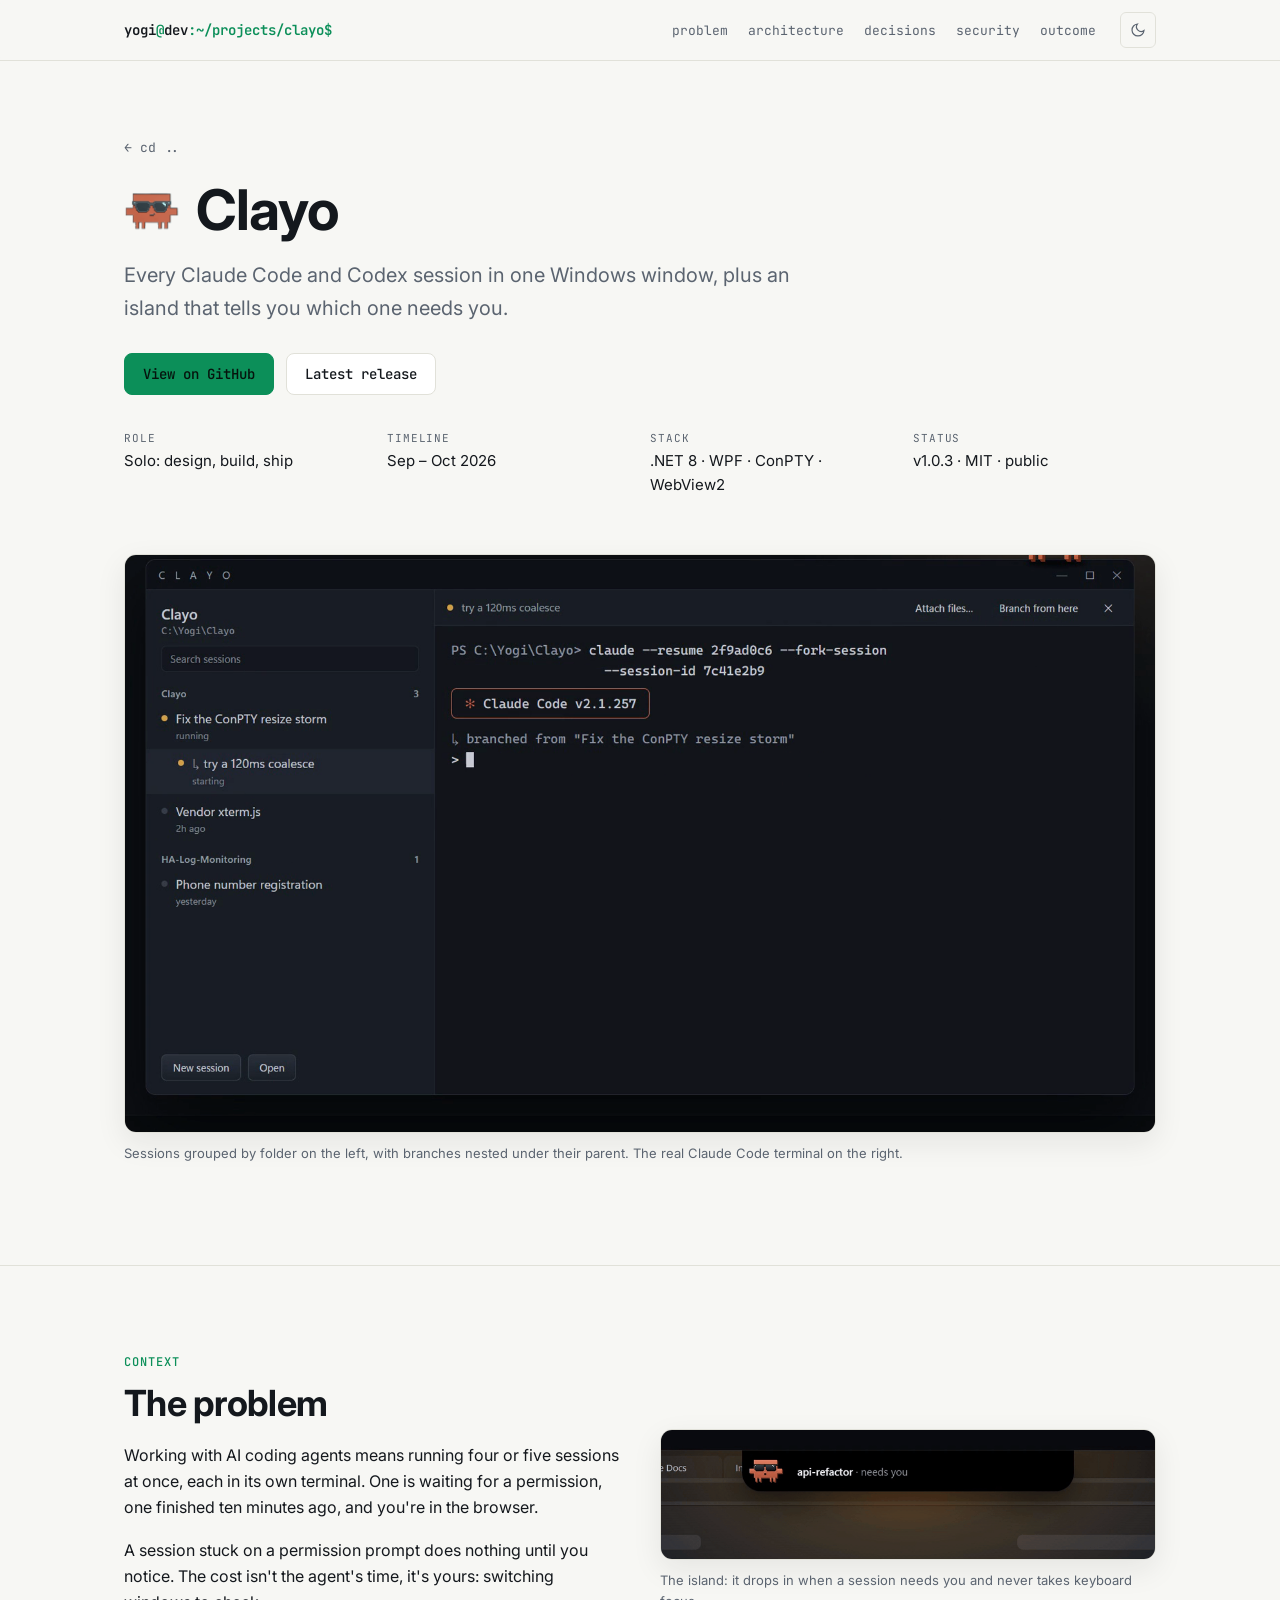
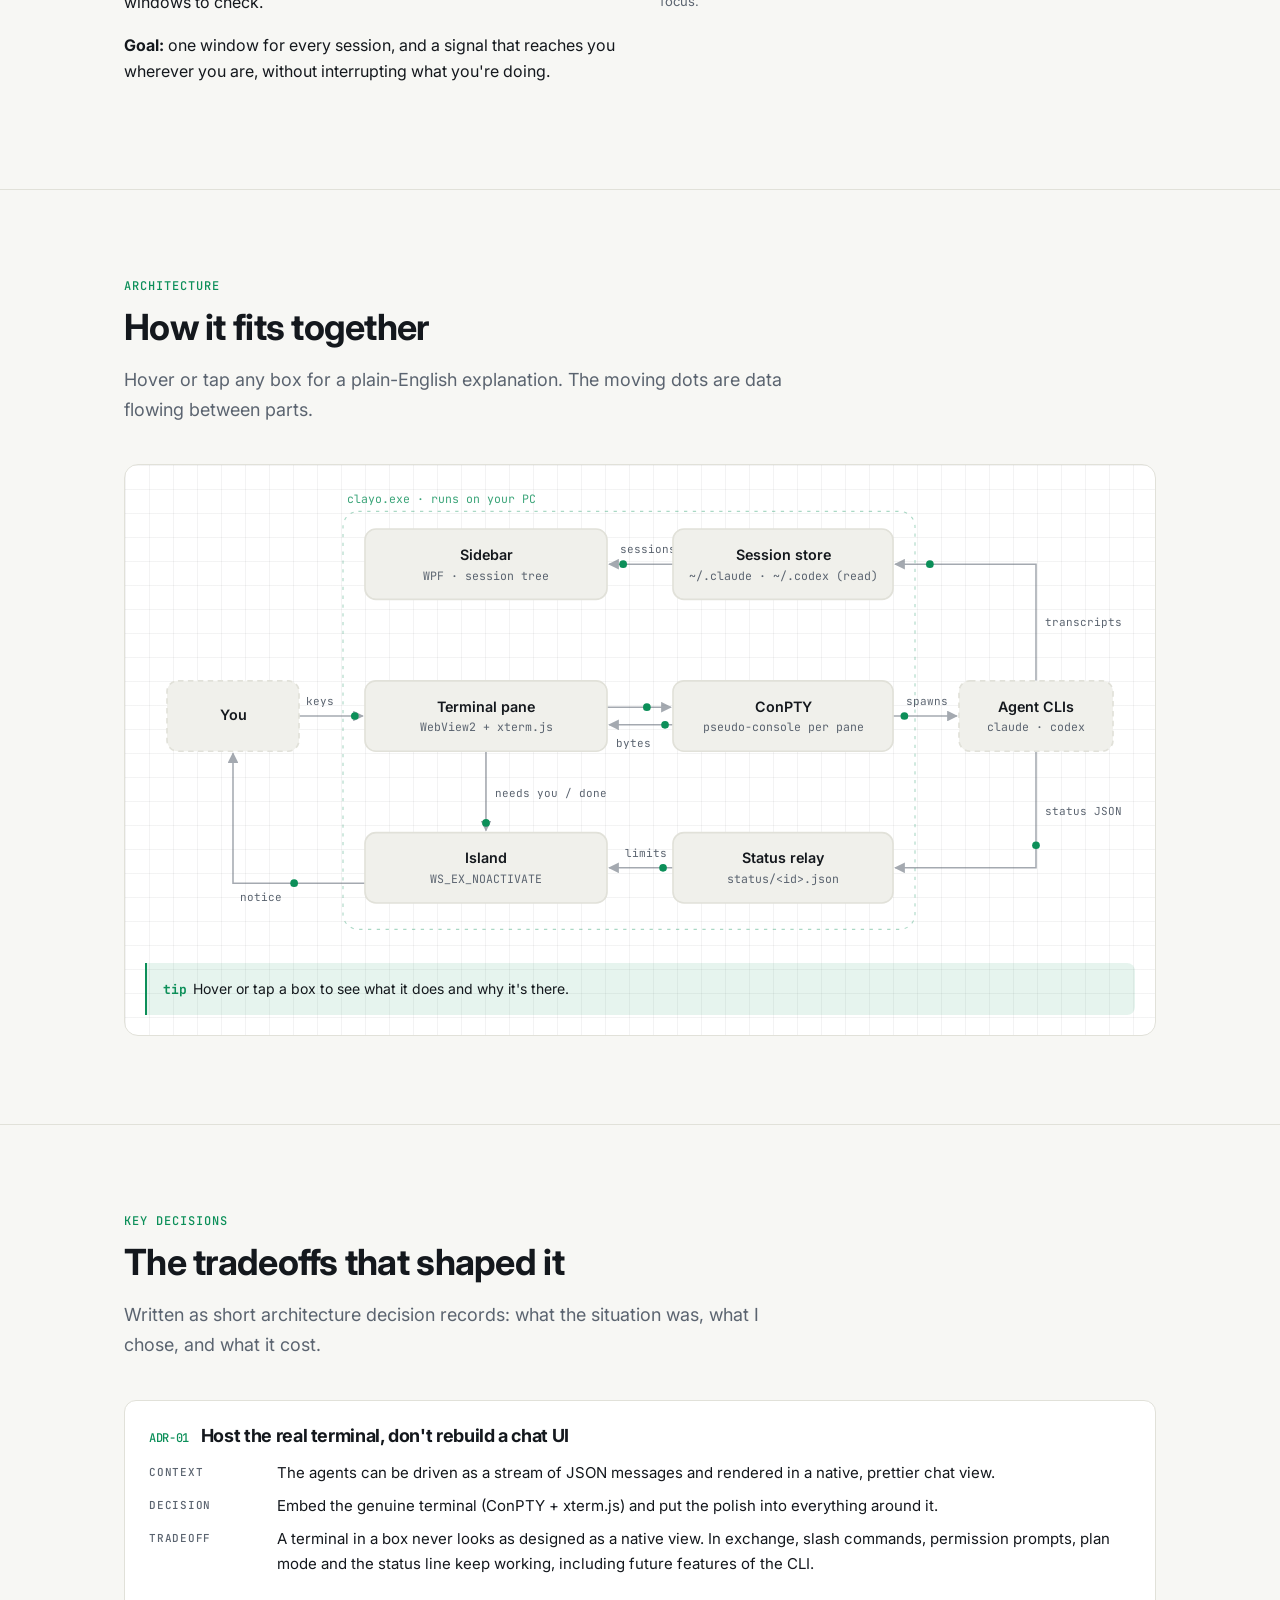
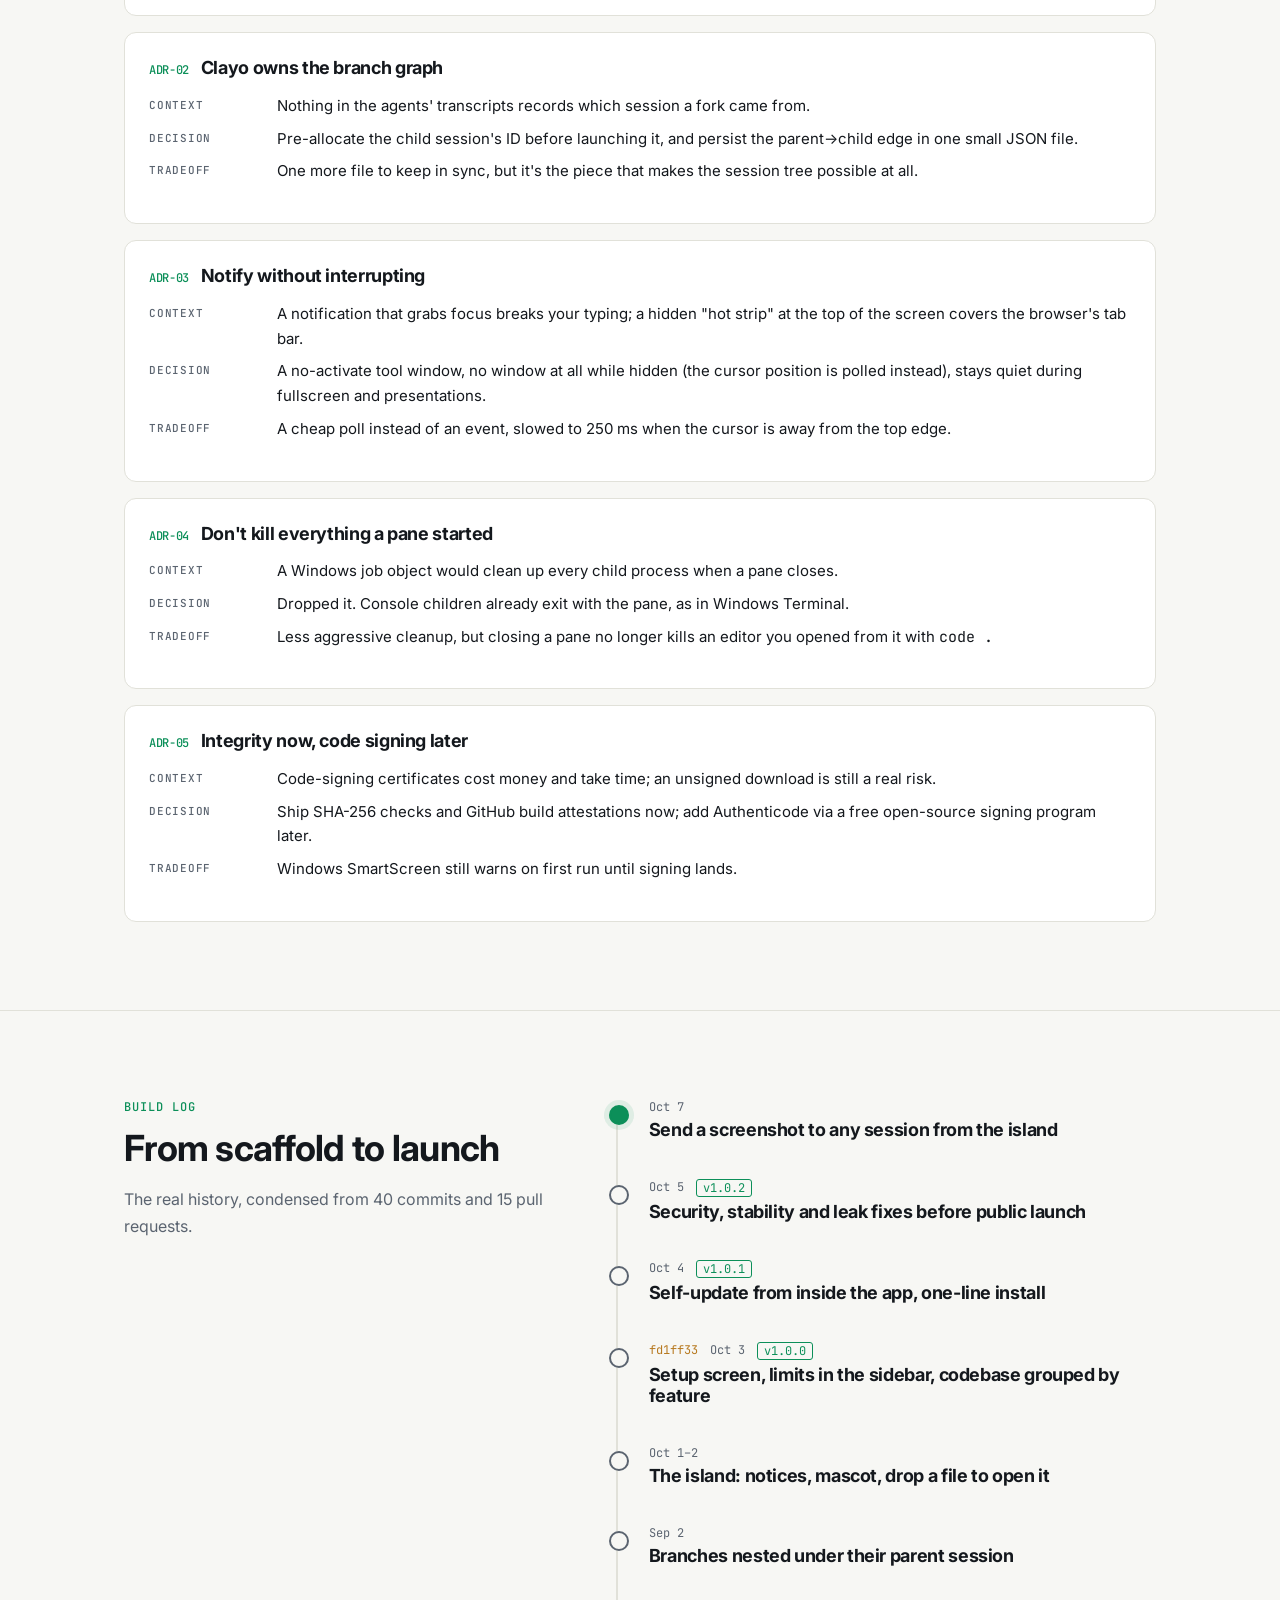
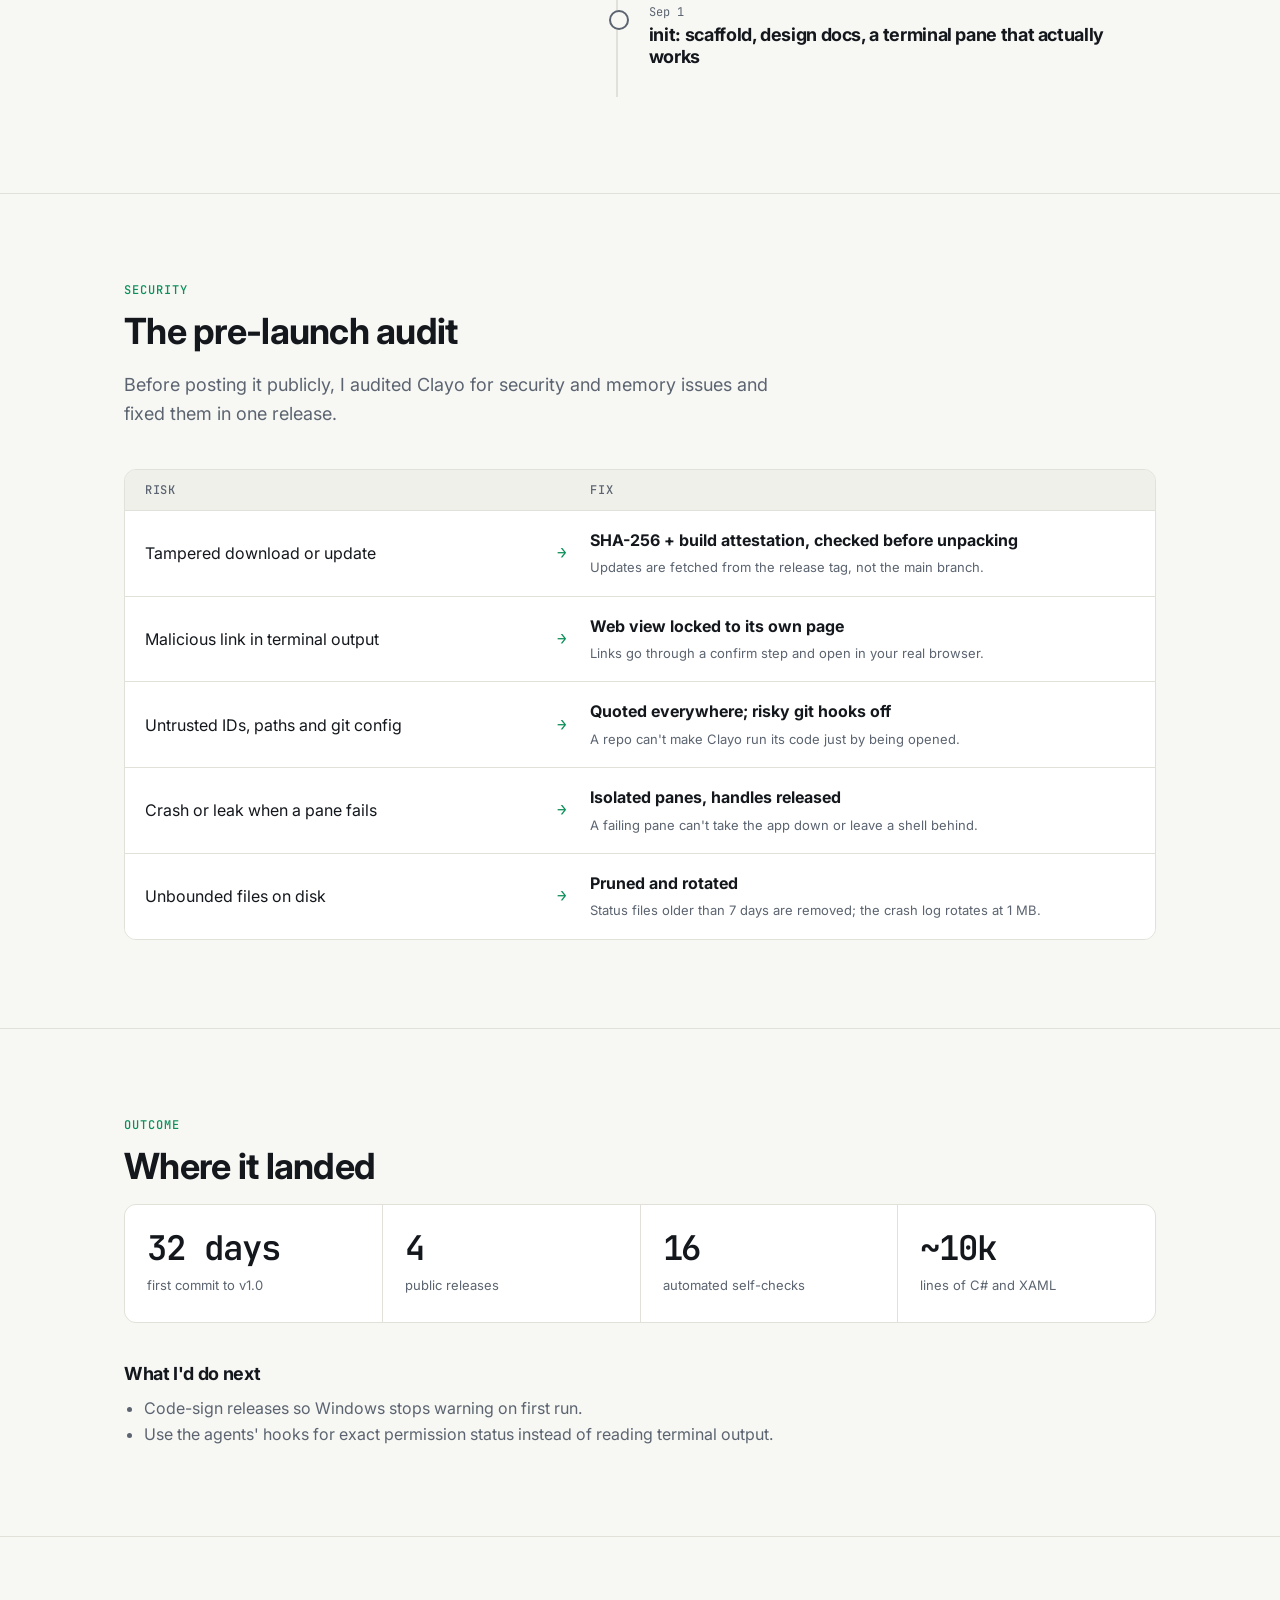
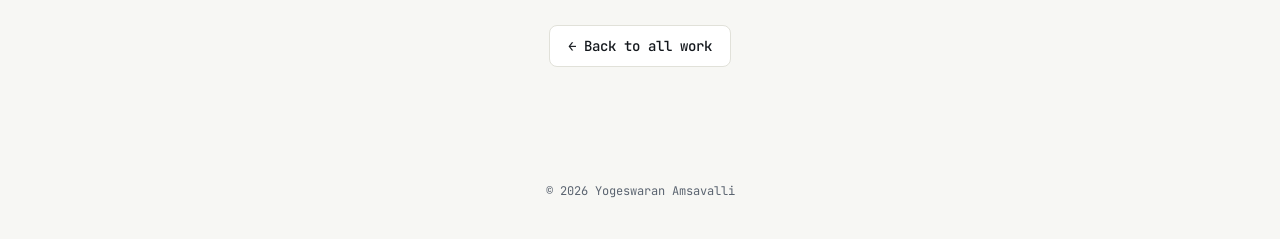
==== projects/clayo.html @ c8f7c797 "Portfolio site: home page, Clayo case study, assets" ====
<!doctype html>
<html lang="en">
<head>
  <meta charset="utf-8">
  <meta name="viewport" content="width=device-width, initial-scale=1">
  <title>Clayo case study</title>
  <meta name="description" content="How Clayo was designed: a Windows app that runs every Claude Code and Codex session in one window.">
  <link rel="icon" href="../assets/clayo/icon.png">
  <link rel="preconnect" href="https://fonts.googleapis.com">
  <link rel="preconnect" href="https://fonts.gstatic.com" crossorigin>
  <link href="https://fonts.googleapis.com/css2?family=Inter:wght@400;500;600;700&family=JetBrains+Mono:wght@400;500;600&display=swap" rel="stylesheet">
  <script>try{var t=localStorage.getItem("theme");if(t)document.documentElement.dataset.theme=t}catch(e){}</script>
  <link rel="stylesheet" href="../assets/site.css">
</head>
<body>
<a class="skip" href="#top">Skip to content</a>

<nav class="nav">
  <div class="wrap">
    <a class="logo" href="../index.html">yogi<span>@</span>dev<span>:~/projects/clayo$</span></a>
    <div class="nav-links">
      <a href="#problem">problem</a>
      <a href="#architecture">architecture</a>
      <a href="#decisions">decisions</a>
      <a href="#security">security</a>
      <a href="#outcome">outcome</a>
    </div>
    <button class="theme-btn" aria-label="Toggle light and dark theme"><svg class="i-sun" viewBox="0 0 24 24" aria-hidden="true"><circle cx="12" cy="12" r="4"/><path d="M12 2v2M12 20v2M4.9 4.9l1.4 1.4M17.7 17.7l1.4 1.4M2 12h2M20 12h2M4.9 19.1l1.4-1.4M17.7 6.3l1.4-1.4"/></svg><svg class="i-moon" viewBox="0 0 24 24" aria-hidden="true"><path d="M21 12.8A9 9 0 1 1 11.2 3a7 7 0 0 0 9.8 9.8z"/></svg></button>
  </div>
</nav>

<header class="cs-hero" id="top">
  <div class="wrap">
    <a class="crumb" href="../index.html#work">← cd ..</a>
    <h1><img src="../assets/clayo/icon.png" alt="">Clayo</h1>
    <p class="tagline" style="font-size:20px;color:var(--muted);max-width:720px;margin:0 0 28px">
      Every Claude Code and Codex session in one Windows window, plus an island that tells you which one needs you.
    </p>
    <div class="btns">
      <a class="btn primary" href="https://github.com/YogiOnCode/Clayo">View on GitHub</a>
      <a class="btn" href="https://github.com/YogiOnCode/Clayo/releases/latest">Latest release</a>
    </div>
    <div class="facts">
      <div class="fact"><div class="k">Role</div><div class="v">Solo: design, build, ship</div></div>
      <div class="fact"><div class="k">Timeline</div><div class="v">Sep – Oct 2026</div></div>
      <div class="fact"><div class="k">Stack</div><div class="v">.NET 8 · WPF · ConPTY · WebView2</div></div>
      <div class="fact"><div class="k">Status</div><div class="v">v1.0.3 · MIT · public</div></div>
    </div>
  </div>
</header>

<section style="padding-top:0">
  <div class="wrap reveal">
    <div class="shot"><img src="../assets/clayo/hero.png" alt="Clayo: sessions grouped by folder on the left, a real Claude Code terminal on the right"></div>
    <p class="caption">Sessions grouped by folder on the left, with branches nested under their parent. The real Claude Code terminal on the right.</p>
  </div>
</section>

<section id="problem">
  <div class="wrap two">
    <div class="reveal">
      <p class="eyebrow">Context</p>
      <h2>The problem</h2>
      <p>Working with AI coding agents means running four or five sessions at once, each in its own terminal. One is waiting for a permission, one finished ten minutes ago, and you're in the browser.</p>
      <p>A session stuck on a permission prompt does nothing until you notice. The cost isn't the agent's time, it's yours: switching windows to check.</p>
      <p><b>Goal:</b> one window for every session, and a signal that reaches you wherever you are, without interrupting what you're doing.</p>
    </div>
    <div class="reveal">
      <div class="shot"><img src="../assets/clayo/island.gif" alt="The island drops from the top of the screen when a session needs you, then turns green when one finishes" loading="lazy"></div>
      <p class="caption">The island: it drops in when a session needs you and never takes keyboard focus.</p>
    </div>
  </div>
</section>

<section id="architecture">
  <div class="wrap">
    <div class="reveal">
      <p class="eyebrow">Architecture</p>
      <h2>How it fits together</h2>
      <p class="lead">Hover or tap any box for a plain-English explanation. The moving dots are data flowing between parts.</p>
    </div>
    <div class="diagram-box reveal">
      <div class="diagram-scroll">
      <svg class="diagram" viewBox="0 0 900 420" role="img" aria-label="Clayo architecture diagram">
        <defs>
          <marker id="arr" viewBox="0 0 10 10" refX="9" refY="5" markerWidth="7" markerHeight="7" orient="auto-start-reverse">
            <path d="M0 0 L10 5 L0 10 z" fill="var(--muted)"/>
          </marker>
        </defs>

        <rect class="group" x="180" y="24" width="520" height="380" rx="14"/>
        <text class="group-label" x="184" y="16">clayo.exe · runs on your PC</text>

        <path id="p1" class="edge" d="M140 210 H198" marker-end="url(#arr)"/>
        <path id="p2" class="edge" d="M420 202 H478" marker-end="url(#arr)"/>
        <path id="p3" class="edge" d="M480 218 H422" marker-end="url(#arr)"/>
        <path id="p4" class="edge" d="M680 210 H738" marker-end="url(#arr)"/>
        <path id="p5" class="edge" d="M810 178 V72 H682" marker-end="url(#arr)"/>
        <path id="p6" class="edge" d="M480 72 H422" marker-end="url(#arr)"/>
        <path id="p7" class="edge" d="M810 242 V348 H682" marker-end="url(#arr)"/>
        <path id="p8" class="edge" d="M480 348 H422" marker-end="url(#arr)"/>
        <path id="p9" class="edge" d="M310 242 V314" marker-end="url(#arr)"/>
        <path id="p10" class="edge" d="M200 362 H80 V244" marker-end="url(#arr)"/>

        <text class="edge-label" x="818" y="128">transcripts</text>
        <text class="edge-label" x="818" y="300">status JSON</text>
        <text class="edge-label" x="432" y="62">sessions</text>
        <text class="edge-label" x="436" y="338">limits</text>
        <text class="edge-label" x="428" y="238">bytes</text>
        <text class="edge-label" x="692" y="200">spawns</text>
        <text class="edge-label" x="318" y="284">needs you / done</text>
        <text class="edge-label" x="86" y="378">notice</text>
        <text class="edge-label" x="146" y="200">keys</text>

        <circle class="flow" r="3.5"><animateMotion dur="1.2s" repeatCount="indefinite"><mpath href="#p1"/></animateMotion></circle>
        <circle class="flow" r="3.5"><animateMotion dur="1.2s" begin="0.3s" repeatCount="indefinite"><mpath href="#p2"/></animateMotion></circle>
        <circle class="flow" r="3.5"><animateMotion dur="1.2s" begin="0.9s" repeatCount="indefinite"><mpath href="#p3"/></animateMotion></circle>
        <circle class="flow" r="3.5"><animateMotion dur="1.4s" begin="0.6s" repeatCount="indefinite"><mpath href="#p4"/></animateMotion></circle>
        <circle class="flow" r="3.5"><animateMotion dur="2.6s" repeatCount="indefinite"><mpath href="#p5"/></animateMotion></circle>
        <circle class="flow" r="3.5"><animateMotion dur="1.6s" begin="1s" repeatCount="indefinite"><mpath href="#p6"/></animateMotion></circle>
        <circle class="flow" r="3.5"><animateMotion dur="2.6s" begin="1.3s" repeatCount="indefinite"><mpath href="#p7"/></animateMotion></circle>
        <circle class="flow" r="3.5"><animateMotion dur="1.6s" begin="0.4s" repeatCount="indefinite"><mpath href="#p8"/></animateMotion></circle>
        <circle class="flow" r="3.5"><animateMotion dur="1.6s" begin="0.8s" repeatCount="indefinite"><mpath href="#p9"/></animateMotion></circle>
        <circle class="flow" r="3.5"><animateMotion dur="2.4s" begin="1.6s" repeatCount="indefinite"><mpath href="#p10"/></animateMotion></circle>

        <g class="node ext" tabindex="0" data-name="You" data-info="You type into a session and get notified by the island, even while you're working in another app.">
          <rect x="20" y="178" width="120" height="64" rx="10"/>
          <text x="80" y="214" text-anchor="middle">You</text>
        </g>
        <g class="node" tabindex="0" data-name="Sidebar" data-info="Lists every session, grouped by folder, with branches nested under the session they came from. Clayo stores the parent→child links itself, because the agents don't record them.">
          <rect x="200" y="40" width="220" height="64" rx="10"/>
          <text x="310" y="68" text-anchor="middle">Sidebar</text>
          <text class="sub" x="310" y="86" text-anchor="middle">WPF · session tree</text>
        </g>
        <g class="node" tabindex="0" data-name="Terminal pane" data-info="A real terminal (xterm.js inside a WebView2), so slash commands, permission prompts and plan mode all work exactly as in a normal terminal. It also watches the output to know if a session is working, waiting or done.">
          <rect x="200" y="178" width="220" height="64" rx="10"/>
          <text x="310" y="206" text-anchor="middle">Terminal pane</text>
          <text class="sub" x="310" y="224" text-anchor="middle">WebView2 + xterm.js</text>
        </g>
        <g class="node" tabindex="0" data-name="Island" data-info="A small pill at the top of the screen. It slides down when a session needs you or finishes, and never takes keyboard focus, so typing elsewhere is never interrupted.">
          <rect x="200" y="316" width="220" height="64" rx="10"/>
          <text x="310" y="344" text-anchor="middle">Island</text>
          <text class="sub" x="310" y="362" text-anchor="middle">WS_EX_NOACTIVATE</text>
        </g>
        <g class="node" tabindex="0" data-name="Session store" data-info="Reads the agents' own session files to find past sessions and their titles. Read-only: Clayo never writes to them, and never reads credential files.">
          <rect x="480" y="40" width="200" height="64" rx="10"/>
          <text x="580" y="68" text-anchor="middle">Session store</text>
          <text class="sub" x="580" y="86" text-anchor="middle">~/.claude · ~/.codex (read)</text>
        </g>
        <g class="node" tabindex="0" data-name="ConPTY" data-info="Windows' pseudo-console API. It gives each session a genuine console, the same way Windows Terminal does, and pipes the bytes between the agent and the pane.">
          <rect x="480" y="178" width="200" height="64" rx="10"/>
          <text x="580" y="206" text-anchor="middle">ConPTY</text>
          <text class="sub" x="580" y="224" text-anchor="middle">pseudo-console per pane</text>
        </g>
        <g class="node" tabindex="0" data-name="Status relay" data-info="The agent's status line writes a small JSON file per session (model, context used, rate limits). Clayo reads it to show limits in the sidebar and warn you once when you get close.">
          <rect x="480" y="316" width="200" height="64" rx="10"/>
          <text x="580" y="344" text-anchor="middle">Status relay</text>
          <text class="sub" x="580" y="362" text-anchor="middle">status/&lt;id&gt;.json</text>
        </g>
        <g class="node ext" tabindex="0" data-name="Agent CLIs" data-info="The real claude and codex command-line tools you already use, unmodified. Clayo hosts them; it doesn't reimplement them.">
          <rect x="740" y="178" width="140" height="64" rx="10"/>
          <text x="810" y="206" text-anchor="middle">Agent CLIs</text>
          <text class="sub" x="810" y="224" text-anchor="middle">claude · codex</text>
        </g>
      </svg>
      </div>
      <div class="diagram-info"><b>tip</b>Hover or tap a box to see what it does and why it's there.</div>
    </div>
  </div>
</section>

<section id="decisions">
  <div class="wrap">
    <div class="reveal">
      <p class="eyebrow">Key decisions</p>
      <h2>The tradeoffs that shaped it</h2>
      <p class="lead">Written as short architecture decision records: what the situation was, what I chose, and what it cost.</p>
    </div>
    <div class="adr">
      <div class="adr-item reveal">
        <h3><span class="n">ADR-01</span>Host the real terminal, don't rebuild a chat UI</h3>
        <dl class="adr-grid">
          <dt>Context</dt><dd>The agents can be driven as a stream of JSON messages and rendered in a native, prettier chat view.</dd>
          <dt>Decision</dt><dd>Embed the genuine terminal (ConPTY + xterm.js) and put the polish into everything around it.</dd>
          <dt>Tradeoff</dt><dd>A terminal in a box never looks as designed as a native view. In exchange, slash commands, permission prompts, plan mode and the status line keep working, including future features of the CLI.</dd>
        </dl>
      </div>
      <div class="adr-item reveal">
        <h3><span class="n">ADR-02</span>Clayo owns the branch graph</h3>
        <dl class="adr-grid">
          <dt>Context</dt><dd>Nothing in the agents' transcripts records which session a fork came from.</dd>
          <dt>Decision</dt><dd>Pre-allocate the child session's ID before launching it, and persist the parent→child edge in one small JSON file.</dd>
          <dt>Tradeoff</dt><dd>One more file to keep in sync, but it's the piece that makes the session tree possible at all.</dd>
        </dl>
      </div>
      <div class="adr-item reveal">
        <h3><span class="n">ADR-03</span>Notify without interrupting</h3>
        <dl class="adr-grid">
          <dt>Context</dt><dd>A notification that grabs focus breaks your typing; a hidden "hot strip" at the top of the screen covers the browser's tab bar.</dd>
          <dt>Decision</dt><dd>A no-activate tool window, no window at all while hidden (the cursor position is polled instead), stays quiet during fullscreen and presentations.</dd>
          <dt>Tradeoff</dt><dd>A cheap poll instead of an event, slowed to 250 ms when the cursor is away from the top edge.</dd>
        </dl>
      </div>
      <div class="adr-item reveal">
        <h3><span class="n">ADR-04</span>Don't kill everything a pane started</h3>
        <dl class="adr-grid">
          <dt>Context</dt><dd>A Windows job object would clean up every child process when a pane closes.</dd>
          <dt>Decision</dt><dd>Dropped it. Console children already exit with the pane, as in Windows Terminal.</dd>
          <dt>Tradeoff</dt><dd>Less aggressive cleanup, but closing a pane no longer kills an editor you opened from it with <span class="mono">code .</span></dd>
        </dl>
      </div>
      <div class="adr-item reveal">
        <h3><span class="n">ADR-05</span>Integrity now, code signing later</h3>
        <dl class="adr-grid">
          <dt>Context</dt><dd>Code-signing certificates cost money and take time; an unsigned download is still a real risk.</dd>
          <dt>Decision</dt><dd>Ship SHA-256 checks and GitHub build attestations now; add Authenticode via a free open-source signing program later.</dd>
          <dt>Tradeoff</dt><dd>Windows SmartScreen still warns on first run until signing lands.</dd>
        </dl>
      </div>
    </div>
  </div>
</section>

<section>
  <div class="wrap story">
    <div class="reveal">
      <p class="eyebrow">Build log</p>
      <h2>From scaffold to launch</h2>
      <p class="muted">The real history, condensed from 40 commits and 15 pull requests.</p>
    </div>
    <ol class="gitlog reveal">
      <li class="commit head"><div class="commit-meta"><span>Oct 7</span></div><h3>Send a screenshot to any session from the island</h3></li>
      <li class="commit"><div class="commit-meta"><span>Oct 5</span><span class="tag">v1.0.2</span></div><h3>Security, stability and leak fixes before public launch</h3></li>
      <li class="commit"><div class="commit-meta"><span>Oct 4</span><span class="tag">v1.0.1</span></div><h3>Self-update from inside the app, one-line install</h3></li>
      <li class="commit"><div class="commit-meta"><span class="hash">fd1ff33</span><span>Oct 3</span><span class="tag">v1.0.0</span></div><h3>Setup screen, limits in the sidebar, codebase grouped by feature</h3></li>
      <li class="commit"><div class="commit-meta"><span>Oct 1–2</span></div><h3>The island: notices, mascot, drop a file to open it</h3></li>
      <li class="commit"><div class="commit-meta"><span>Sep 2</span></div><h3>Branches nested under their parent session</h3></li>
      <li class="commit"><div class="commit-meta"><span>Sep 1</span></div><h3>init: scaffold, design docs, a terminal pane that actually works</h3></li>
    </ol>
  </div>
</section>

<section id="security">
  <div class="wrap">
    <div class="reveal">
      <p class="eyebrow">Security</p>
      <h2>The pre-launch audit</h2>
      <p class="lead">Before posting it publicly, I audited Clayo for security and memory issues and fixed them in one release.</p>
    </div>
    <div class="threats reveal">
      <div class="threat threat-head"><span>Risk</span><span></span><span>Fix</span></div>
      <div class="threat"><div>Tampered download or update</div><div class="arrow">→</div><div class="def"><b>SHA-256 + build attestation, checked before unpacking</b><span>Updates are fetched from the release tag, not the main branch.</span></div></div>
      <div class="threat"><div>Malicious link in terminal output</div><div class="arrow">→</div><div class="def"><b>Web view locked to its own page</b><span>Links go through a confirm step and open in your real browser.</span></div></div>
      <div class="threat"><div>Untrusted IDs, paths and git config</div><div class="arrow">→</div><div class="def"><b>Quoted everywhere; risky git hooks off</b><span>A repo can't make Clayo run its code just by being opened.</span></div></div>
      <div class="threat"><div>Crash or leak when a pane fails</div><div class="arrow">→</div><div class="def"><b>Isolated panes, handles released</b><span>A failing pane can't take the app down or leave a shell behind.</span></div></div>
      <div class="threat"><div>Unbounded files on disk</div><div class="arrow">→</div><div class="def"><b>Pruned and rotated</b><span>Status files older than 7 days are removed; the crash log rotates at 1 MB.</span></div></div>
    </div>
  </div>
</section>

<section id="outcome">
  <div class="wrap">
    <div class="reveal">
      <p class="eyebrow">Outcome</p>
      <h2>Where it landed</h2>
    </div>
    <div class="stats reveal" style="margin-bottom:40px">
      <div class="stat"><div class="num">32 days</div><div class="label">first commit to v1.0</div></div>
      <div class="stat"><div class="num">4</div><div class="label">public releases</div></div>
      <div class="stat"><div class="num">16</div><div class="label">automated self-checks</div></div>
      <div class="stat"><div class="num">~10k</div><div class="label">lines of C# and XAML</div></div>
    </div>
    <div class="reveal">
      <h3 style="margin-bottom:10px">What I'd do next</h3>
      <ul class="muted" style="margin:0;padding-left:20px">
        <li>Code-sign releases so Windows stops warning on first run.</li>
        <li>Use the agents' hooks for exact permission status instead of reading terminal output.</li>
      </ul>
    </div>
  </div>
</section>

<section class="contact">
  <div class="wrap reveal">
    <a class="btn" href="../index.html#work">← Back to all work</a>
  </div>
</section>

<footer>
  <div class="wrap">© 2026 Yogeswaran Amsavalli</div>
</footer>

<script src="../assets/site.js"></script>
</body>
</html>
---- assets/site.css ----
:root {
  --bg: #0b0e12;
  --surface: #12161c;
  --surface-2: #181d25;
  --line: #242b35;
  --text: #e6e9ee;
  --muted: #8b95a3;
  --accent: #3ddc97;
  --accent-soft: rgba(61, 220, 151, 0.12);
  --warn: #f5b84a;
  --grid: rgba(139, 149, 163, 0.07);
  --shadow: 0 10px 30px rgba(0, 0, 0, 0.35);
  --sans: "Inter", system-ui, -apple-system, "Segoe UI", sans-serif;
  --mono: "JetBrains Mono", ui-monospace, "Cascadia Code", Consolas, monospace;
  --max: 1080px;
  color-scheme: dark;
}
@media (prefers-color-scheme: light) {
  :root:not([data-theme="dark"]) {
    --bg: #f7f7f4; --surface: #ffffff; --surface-2: #f0f0eb; --line: #e1e1d9;
    --text: #14181d; --muted: #5b6470; --accent: #0c8f59; --accent-soft: rgba(12, 143, 89, 0.1);
    --warn: #b7791f; --grid: rgba(20, 24, 29, 0.05); --shadow: 0 10px 30px rgba(20, 24, 29, 0.08);
    color-scheme: light;
  }
}
:root[data-theme="light"] {
  --bg: #f7f7f4; --surface: #ffffff; --surface-2: #f0f0eb; --line: #e1e1d9;
  --text: #14181d; --muted: #5b6470; --accent: #0c8f59; --accent-soft: rgba(12, 143, 89, 0.1);
  --warn: #b7791f; --grid: rgba(20, 24, 29, 0.05); --shadow: 0 10px 30px rgba(20, 24, 29, 0.08);
  color-scheme: light;
}

* { box-sizing: border-box; }
html { scroll-behavior: smooth; scroll-padding-top: 72px; }
body {
  margin: 0; background: var(--bg); color: var(--text);
  font: 16px/1.65 var(--sans); -webkit-font-smoothing: antialiased;
}
a { color: inherit; }
img { max-width: 100%; display: block; }
.wrap { max-width: var(--max); margin: 0 auto; padding: 0 24px; }
.mono { font-family: var(--mono); }
.muted { color: var(--muted); }
.accent { color: var(--accent); }

/* Placeholder marker: anything still to be filled in */
.tbd {
  outline: 1px dashed var(--warn); outline-offset: 3px; border-radius: 4px;
}
.tbd-tag {
  font: 500 10px/1 var(--mono); color: var(--warn); border: 1px solid var(--warn);
  padding: 2px 5px; border-radius: 3px; vertical-align: middle; margin-left: 6px;
  letter-spacing: 0.05em;
}

/* Nav */
.nav {
  position: sticky; top: 0; z-index: 10; backdrop-filter: blur(10px);
  background: color-mix(in srgb, var(--bg) 82%, transparent);
  border-bottom: 1px solid var(--line);
}
.nav .wrap { display: flex; align-items: center; gap: 24px; height: 60px; }
.logo { font: 600 14px var(--mono); text-decoration: none; }
.logo span { color: var(--accent); }
.nav-links { display: flex; gap: 20px; margin-left: auto; }
.nav-links a { font: 13px var(--mono); color: var(--muted); text-decoration: none; }
.nav-links a:hover { color: var(--text); }
.theme-btn {
  background: none; border: 1px solid var(--line); color: var(--muted); border-radius: 6px;
  width: 36px; height: 36px; cursor: pointer; display: grid; place-items: center;
}
.theme-btn:hover { color: var(--text); border-color: var(--muted); }
.theme-btn svg { width: 16px; height: 16px; fill: none; stroke: currentColor; stroke-width: 1.8; stroke-linecap: round; }
.theme-btn .i-moon { display: none; }
@media (prefers-color-scheme: light) {
  :root:not([data-theme="dark"]) .theme-btn .i-sun { display: none; }
  :root:not([data-theme="dark"]) .theme-btn .i-moon { display: block; }
}
:root[data-theme="light"] .theme-btn .i-sun { display: none; }
:root[data-theme="light"] .theme-btn .i-moon { display: block; }

.skip { position: absolute; left: 16px; top: -48px; z-index: 20; background: var(--accent); color: #06130d; padding: 8px 12px; border-radius: 6px; font: 500 13px var(--mono); }
.skip:focus { top: 12px; }
a:focus-visible, button:focus-visible, .diagram .node:focus-visible rect { outline: 2px solid var(--accent); outline-offset: 3px; }
@media (max-width: 720px) { .nav-links { display: none; } .theme-btn { margin-left: auto; } }

/* Sections */
section { padding: 88px 0; border-bottom: 1px solid var(--line); }
.eyebrow {
  font: 500 12px var(--mono); color: var(--accent); letter-spacing: 0.08em;
  text-transform: uppercase; margin: 0 0 12px;
}
h1, h2, h3 { line-height: 1.2; letter-spacing: -0.02em; margin: 0; }
h2 { font-size: clamp(26px, 4vw, 36px); margin-bottom: 16px; }
h3 { font-size: 18px; }
.lead { font-size: 18px; color: var(--muted); max-width: 680px; margin: 0 0 40px; }

/* Hero */
.hero { padding: 112px 0 88px; position: relative; overflow: hidden; }
.prompt { font: 15px var(--mono); color: var(--muted); margin: 0 0 18px; min-height: 1.6em; }
.prompt .caret {
  display: inline-block; width: 8px; height: 1.1em; background: var(--accent);
  vertical-align: -3px; margin-left: 2px; animation: blink 1s steps(1) infinite;
}
@keyframes blink { 50% { opacity: 0; } }
.hero h1 { font-size: clamp(38px, 7vw, 72px); font-weight: 700; margin-bottom: 20px; }
.hero .tagline { font-size: clamp(18px, 2.4vw, 22px); color: var(--muted); max-width: 640px; margin: 0 0 36px; }
.btns { display: flex; flex-wrap: wrap; gap: 12px; }
.status-line {
  margin-top: 56px; display: flex; flex-wrap: wrap; gap: 8px 22px;
  font: 12px var(--mono); color: var(--muted);
}
.status-line b { color: var(--text); font-weight: 500; }
.dot { display: inline-block; width: 7px; height: 7px; border-radius: 50%; background: var(--accent); margin-right: 6px; box-shadow: 0 0 0 3px var(--accent-soft); }
.btn {
  display: inline-flex; align-items: center; gap: 8px; padding: 11px 18px; border-radius: 8px;
  font: 500 14px var(--mono); text-decoration: none; border: 1px solid var(--line);
  background: var(--surface); transition: border-color .2s, transform .2s;
}
.btn:hover { border-color: var(--muted); transform: translateY(-1px); }
.btn.primary { background: var(--accent); color: #06130d; border-color: var(--accent); }

/* git log timeline */
.gitlog { position: relative; margin: 0; padding: 0; list-style: none; }
.gitlog::before {
  content: ""; position: absolute; left: 7px; top: 8px; bottom: 8px; width: 2px; background: var(--line);
}
.commit { position: relative; padding: 0 0 34px 40px; }
.commit::before {
  content: ""; position: absolute; left: 0; top: 6px; width: 16px; height: 16px; border-radius: 50%;
  background: var(--bg); border: 2px solid var(--muted);
}
.commit.head::before { border-color: var(--accent); background: var(--accent); box-shadow: 0 0 0 5px var(--accent-soft); }
.commit-meta { font: 12px var(--mono); color: var(--muted); display: flex; flex-wrap: wrap; gap: 4px 12px; margin-bottom: 4px; }
.commit-meta .hash { color: var(--warn); }
.commit-meta .tag { color: var(--accent); border: 1px solid var(--accent); border-radius: 3px; padding: 0 6px; }
.commit h3 { margin-bottom: 4px; }
.commit p { margin: 0; color: var(--muted); max-width: 640px; }

.story { display: grid; grid-template-columns: 1fr 1.3fr; gap: 64px; }
.story-text p { margin: 0 0 16px; }
@media (max-width: 860px) { .story { grid-template-columns: 1fr; gap: 40px; } }

/* Stats */
.stats { display: grid; grid-template-columns: repeat(4, 1fr); gap: 1px; background: var(--line); border: 1px solid var(--line); border-radius: 12px; overflow: hidden; }
.stat { background: var(--surface); padding: 26px 22px; }
.stat .num { font: 600 34px/1 var(--mono); letter-spacing: -0.03em; }
.stat .label { font-size: 13px; color: var(--muted); margin-top: 10px; }
@media (max-width: 720px) { .stats { grid-template-columns: repeat(2, 1fr); } }

/* Project cards */
.cards { display: grid; grid-template-columns: repeat(2, 1fr); gap: 20px; }
.card {
  background: var(--surface); border: 1px solid var(--line); border-radius: 14px; overflow: hidden;
  display: flex; flex-direction: column; text-decoration: none; transition: border-color .2s, transform .2s;
}
a.card:hover { border-color: var(--accent); transform: translateY(-2px); }
.card.featured { grid-column: 1 / -1; display: grid; grid-template-columns: 1.35fr 1fr; }
.card-media { background: var(--surface-2); border-bottom: 1px solid var(--line); aspect-ratio: 16 / 10; overflow: hidden; position: relative; }
.card.featured .card-media { border-bottom: 0; border-right: 1px solid var(--line); aspect-ratio: auto; min-height: 320px; }
.card-media img { width: 100%; height: 100%; object-fit: cover; object-position: left top; }
.card-body { padding: 24px; display: flex; flex-direction: column; gap: 12px; }
.card-body p { margin: 0; color: var(--muted); }
.chips { display: flex; flex-wrap: wrap; gap: 6px; }
.chip { font: 12px var(--mono); padding: 3px 9px; border-radius: 999px; background: var(--accent-soft); color: var(--accent); }
.chip.plain { background: var(--surface-2); color: var(--muted); }
.more { font: 500 13px var(--mono); color: var(--accent); margin-top: auto; }
.mock-label {
  position: absolute; left: 10px; bottom: 10px; font: 10px var(--mono); color: var(--muted);
  background: var(--surface); border: 1px solid var(--line); padding: 2px 7px; border-radius: 4px;
}
@media (max-width: 860px) {
  .cards { grid-template-columns: 1fr; }
  .card.featured { grid-template-columns: 1fr; }
  .card.featured .card-media { border-right: 0; border-bottom: 1px solid var(--line); min-height: 0; aspect-ratio: 16 / 10; }
}

/* NDA-safe mockup drawn in CSS */
.mock { position: absolute; inset: 14px; display: grid; grid-template-columns: 22% 1fr; gap: 10px; }
.mock-side, .mock-main { background: var(--surface); border: 1px solid var(--line); border-radius: 8px; padding: 10px; display: flex; flex-direction: column; gap: 7px; }
.bar { height: 7px; border-radius: 4px; background: var(--line); }
.bar.a { background: var(--accent); opacity: .7; width: 70%; }
.mock-kpis { display: grid; grid-template-columns: repeat(3, 1fr); gap: 7px; }
.mock-kpi { border: 1px solid var(--line); border-radius: 6px; padding: 7px; display: flex; flex-direction: column; gap: 5px; }
.mock-chart { flex: 1; border: 1px solid var(--line); border-radius: 6px; }
.mock-chart svg { width: 100%; height: 100%; }

/* Stack layers */
.layers { display: flex; flex-direction: column; gap: 10px; }
.layer {
  display: grid; grid-template-columns: 170px 1fr; gap: 20px; align-items: start;
  background: var(--surface); border: 1px solid var(--line); border-radius: 12px; padding: 18px 20px;
}
.layer-name { font: 500 13px var(--mono); color: var(--accent); padding-top: 4px; }
.layer-name small { display: block; color: var(--muted); font-size: 11px; margin-top: 2px; }
.tools { display: grid; grid-template-columns: repeat(auto-fill, minmax(220px, 1fr)); gap: 10px 20px; }
.tool b { font-weight: 600; font-size: 15px; }
.tool span { display: block; font-size: 13px; color: var(--muted); line-height: 1.5; }
@media (max-width: 720px) { .layer { grid-template-columns: 1fr; gap: 10px; } }

/* Threat -> defence */
.threats { border: 1px solid var(--line); border-radius: 12px; overflow: hidden; }
.threat { display: grid; grid-template-columns: 1fr 32px 1.4fr; align-items: center; gap: 12px; padding: 16px 20px; background: var(--surface); }
.threat + .threat { border-top: 1px solid var(--line); }
.threat-head { background: var(--surface-2); font: 500 12px var(--mono); color: var(--muted); text-transform: uppercase; letter-spacing: .06em; padding: 12px 20px; }
.threat .arrow { color: var(--accent); font-family: var(--mono); text-align: center; }
.threat .def b { display: block; }
.threat .def span { font-size: 13px; color: var(--muted); }
@media (max-width: 720px) {
  .threat { grid-template-columns: 1fr; gap: 4px; }
  .threat .arrow { text-align: left; }
  .threat-head { display: none; }
}

/* Hero option D: terminal output + stack grid */
.hero-row { display: grid; grid-template-columns: 1fr auto; gap: 48px; align-items: end; }
.term { font: 14px/1.9 var(--mono); color: var(--muted); margin-top: 40px; }
.term .cmd { color: var(--text); }
.term .cmd::before { content: "$ "; color: var(--accent); }
.term .out { padding-left: 16px; margin-bottom: 6px; }
.led { display: grid; grid-auto-flow: column; grid-template-rows: repeat(7, 10px); grid-auto-columns: 10px; gap: 3px; }
.led i { border-radius: 2px; background: var(--surface-2); outline: 1px solid var(--line); outline-offset: -1px;
         transition: background-color .45s ease, outline-color .45s ease; }
.led i[data-l="1"] { background: color-mix(in srgb, var(--accent) 22%, var(--surface-2)); outline-color: transparent; }
.led i[data-l="2"] { background: color-mix(in srgb, var(--accent) 45%, var(--surface-2)); outline-color: transparent; }
.led i[data-l="4"] { background: var(--accent); outline-color: transparent; }
.led-cap { font: 13px var(--mono); color: var(--muted); margin-top: 12px; min-height: 1.5em; }
.led-cap .cmd::before { content: "$ "; color: var(--accent); }
.led-cap b { color: var(--text); font-weight: 500; }
@media (max-width: 860px) { .hero-row { grid-template-columns: 1fr; gap: 32px; } }
@media (max-width: 480px) {
  .led { grid-template-rows: repeat(7, 7px); grid-auto-columns: 7px; gap: 2px; }
}

/* Numbers strip: five tiles */
.stats.five { grid-template-columns: repeat(5, 1fr); }
.stats.five .num { font-size: 30px; }
@media (max-width: 860px) { .stats.five { grid-template-columns: repeat(2, 1fr); } .stats.five .stat:last-child { grid-column: 1 / -1; } }

/* git log: Designed / Led / Impact lines */
.dli { margin: 6px 0 0; padding: 0; list-style: none; color: var(--muted); font-size: 15px; max-width: 640px; }
.dli li { margin-bottom: 3px; }
.dli b { font: 500 11px var(--mono); color: var(--accent); text-transform: uppercase; letter-spacing: .06em; margin-right: 6px; }
.commit .one { margin: 2px 0 0; }

/* Architecture sketch inside a card (NDA-safe, no real UI) */
.arch { position: absolute; inset: 0; display: grid; place-items: center; padding: 18px; }
.arch svg { width: 100%; height: auto; max-height: 100%; }
.arch rect { fill: var(--surface); stroke: var(--line); stroke-width: 1.5; }
.arch rect.hot { stroke: var(--accent); }
.arch text { fill: var(--text); font: 600 12px var(--sans); }
.arch text.sub { fill: var(--muted); font: 10px var(--mono); }
.arch path { fill: none; stroke: var(--muted); stroke-width: 1.4; opacity: .6; }
.arch .lbl { fill: var(--accent); font: 10px var(--mono); }

/* Stack: five pillars */
.pillars { border: 1px solid var(--line); border-radius: 12px; overflow: hidden; }
.pillar { display: grid; grid-template-columns: 170px 1fr; gap: 20px; padding: 18px 20px; background: var(--surface); }
.pillar + .pillar { border-top: 1px solid var(--line); }
.pillar-name { font: 600 15px var(--mono); color: var(--accent); }
.pillar-name small { display: block; font: 11px var(--mono); color: var(--muted); margin-top: 2px; }
.pillar p { margin: 0 0 8px; }
.proof { display: flex; flex-wrap: wrap; gap: 6px; }
.proof .chip { border-radius: 6px; }
@media (max-width: 720px) { .pillar { grid-template-columns: 1fr; gap: 6px; } }

/* Education & beyond the code */
.about { display: grid; grid-template-columns: 1.15fr 1fr; gap: 48px; }
.route { display: flex; align-items: center; gap: 8px; font: 12px var(--mono); color: var(--muted); margin: 0 0 18px; flex-wrap: wrap; }
.route b { color: var(--text); font-weight: 500; }
.route i { width: 22px; height: 1px; background: var(--accent); display: inline-block; }
.edu { list-style: none; margin: 0; padding: 0; }
.edu li { padding: 12px 0; border-top: 1px solid var(--line); }
.edu li:first-child { border-top: 0; padding-top: 0; }
.edu .t { font-weight: 600; }
.edu .s { color: var(--muted); font-size: 14px; }
.edu .s.sub { padding-left: 14px; border-left: 2px solid var(--line); margin-top: 6px; }
.recog h3 { font: 500 12px var(--mono); color: var(--accent); text-transform: uppercase; letter-spacing: .08em; margin: 0 0 8px; }
.recog ul { list-style: none; margin: 0 0 22px; padding: 0; }
.recog li { margin-bottom: 6px; font-size: 15px; }
.recog li span { color: var(--muted); }
@media (max-width: 860px) { .about { grid-template-columns: 1fr; gap: 32px; } }

/* ~/lab */
.lab { display: grid; grid-template-columns: repeat(4, 1fr); gap: 14px; }
.lab a { display: flex; flex-direction: column; gap: 8px; padding: 18px; border: 1px solid var(--line); border-radius: 12px;
         background: var(--surface); text-decoration: none; transition: border-color .2s; }
.lab a:hover { border-color: var(--accent); }
.lab b { font-size: 15px; }
.lab span { font-size: 13px; color: var(--muted); }
.lab .chip { align-self: flex-start; margin-top: auto; }
@media (max-width: 860px) { .lab { grid-template-columns: 1fr 1fr; } }
@media (max-width: 480px) { .lab { grid-template-columns: 1fr; } }

/* Contact / footer */
.contact { text-align: center; border-bottom: 0; }
.contact .lead { margin-left: auto; margin-right: auto; }
.contact .btns { justify-content: center; }
footer { padding: 28px 0 40px; font: 12px var(--mono); color: var(--muted); text-align: center; }

/* Reveal on scroll */
.reveal { opacity: 0; transform: translateY(14px); transition: opacity .6s ease, transform .6s ease; }
.reveal.in { opacity: 1; transform: none; }

/* Case study */
.crumb { font: 13px var(--mono); color: var(--muted); text-decoration: none; }
.crumb:hover { color: var(--accent); }
.cs-hero { padding: 72px 0 56px; }
.cs-hero h1 { font-size: clamp(34px, 6vw, 56px); margin: 18px 0 14px; display: flex; align-items: center; gap: 16px; }
.cs-hero h1 img { width: 56px; height: 56px; }
.facts { display: grid; grid-template-columns: repeat(4, 1fr); gap: 20px; margin-top: 36px; }
.fact .k { font: 11px var(--mono); color: var(--muted); text-transform: uppercase; letter-spacing: .08em; }
.fact .v { font-size: 15px; margin-top: 4px; }
@media (max-width: 720px) { .facts { grid-template-columns: repeat(2, 1fr); } }
.shot { border: 1px solid var(--line); border-radius: 12px; overflow: hidden; box-shadow: var(--shadow); }
.caption { font-size: 13px; color: var(--muted); margin-top: 10px; }
.two { display: grid; grid-template-columns: 1fr 1fr; gap: 40px; align-items: center; }
@media (max-width: 860px) { .two { grid-template-columns: 1fr; } }

.diagram-box {
  background: var(--surface); border: 1px solid var(--line); border-radius: 14px; padding: 20px;
  background-image: linear-gradient(var(--grid) 1px, transparent 1px), linear-gradient(90deg, var(--grid) 1px, transparent 1px);
  background-size: 24px 24px;
}
.diagram-scroll { overflow-x: auto; }
.diagram { width: 100%; min-width: 680px; height: auto; display: block; }
.diagram .node rect { fill: var(--surface-2); stroke: var(--line); stroke-width: 1.5; transition: stroke .2s; }
.diagram .node.ext rect { stroke-dasharray: 5 4; }
.diagram .node:hover rect, .diagram .node:focus rect, .diagram .node.active rect { stroke: var(--accent); }
.diagram .node { cursor: pointer; outline: none; }
.diagram .node text { fill: var(--text); font: 600 13px var(--sans); }
.diagram .node text.sub { fill: var(--muted); font: 10.5px var(--mono); }
.diagram .edge { fill: none; stroke: var(--muted); stroke-width: 1.4; opacity: .55; }
.diagram .edge-label { fill: var(--muted); font: 10px var(--mono); }
.diagram .flow { fill: var(--accent); }
.diagram .group { fill: none; stroke: var(--accent); stroke-opacity: .35; stroke-dasharray: 3 5; }
.diagram .group-label { fill: var(--accent); font: 10.5px var(--mono); opacity: .8; }
.diagram-info {
  margin-top: 16px; padding: 14px 16px; border-left: 2px solid var(--accent); background: var(--accent-soft);
  border-radius: 0 8px 8px 0; font-size: 14px; min-height: 52px;
}
.diagram-info b { font-family: var(--mono); font-size: 13px; color: var(--accent); margin-right: 6px; }

.adr { display: grid; gap: 16px; }
.adr-item { background: var(--surface); border: 1px solid var(--line); border-radius: 12px; padding: 24px; }
.adr-item h3 { margin-bottom: 14px; display: flex; gap: 12px; align-items: baseline; }
.adr-item h3 .n { font: 500 12px var(--mono); color: var(--accent); }
.adr-grid { display: grid; grid-template-columns: 110px 1fr; gap: 8px 18px; font-size: 15px; }
.adr-grid dt { font: 500 11px var(--mono); color: var(--muted); text-transform: uppercase; letter-spacing: .07em; padding-top: 4px; }
.adr-grid dd { margin: 0; }
@media (max-width: 600px) { .adr-grid { grid-template-columns: 1fr; gap: 2px; } .adr-grid dd { margin-bottom: 10px; } }

@media (prefers-reduced-motion: reduce) {
  html { scroll-behavior: auto; }
  .reveal { opacity: 1; transform: none; transition: none; }
  /* The caret keeps blinking and the stack grid keeps cycling with its fade (chosen design):
     it is a slow colour change in place, not movement across the screen. */
  .diagram .flow { display: none; }
  .btn, .card { transition: none; }
}
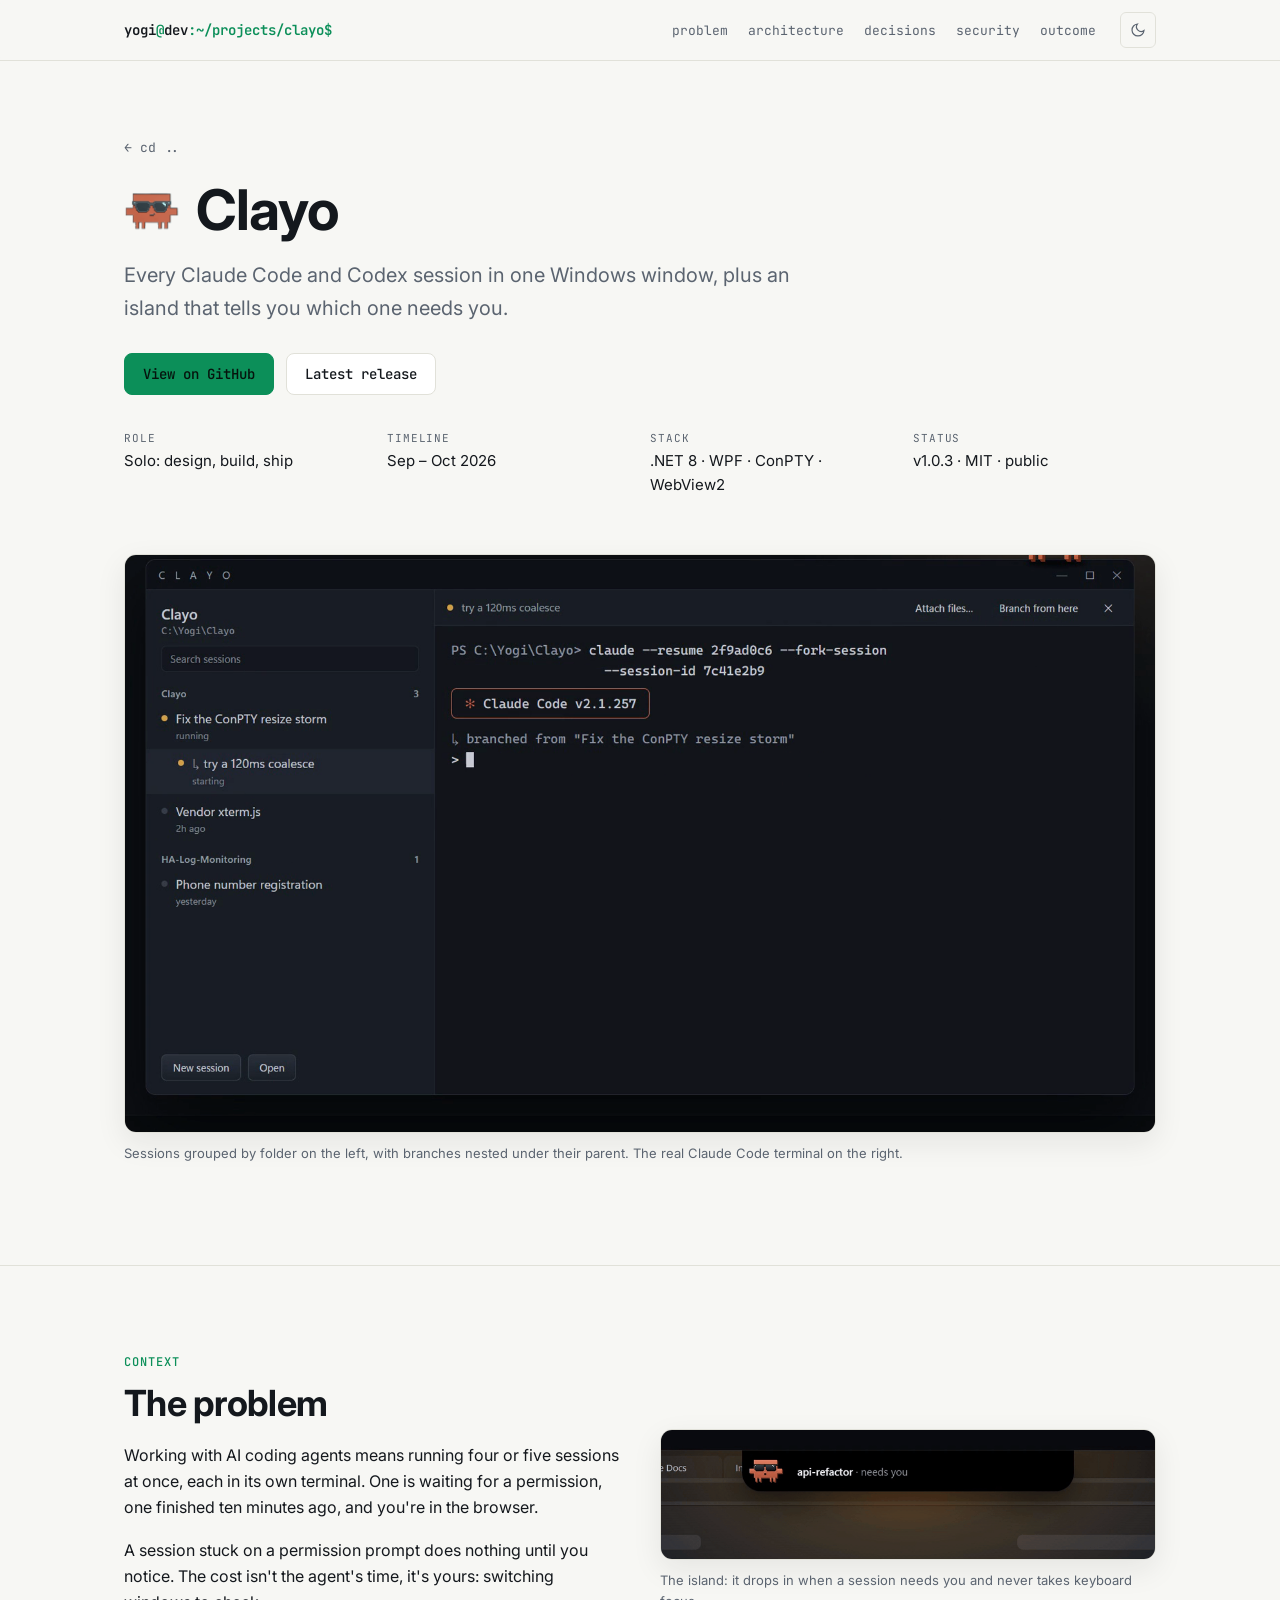
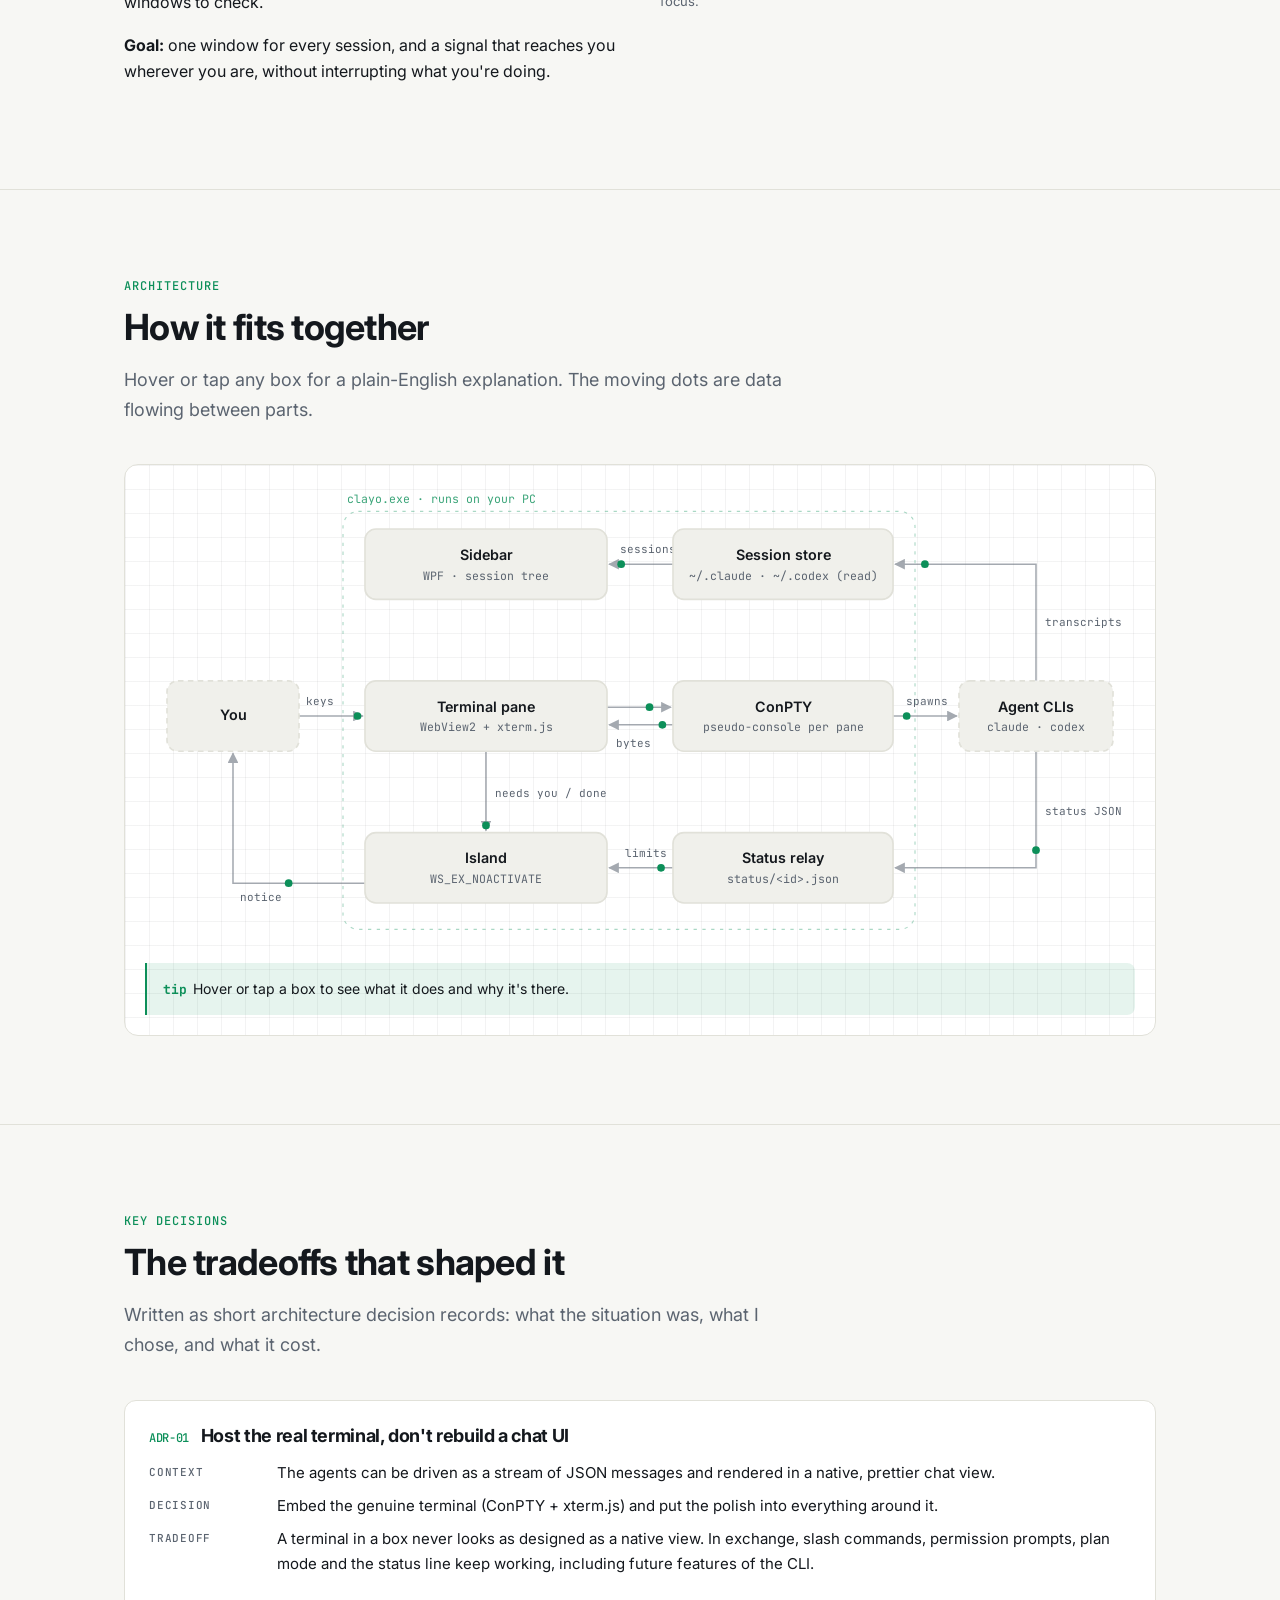
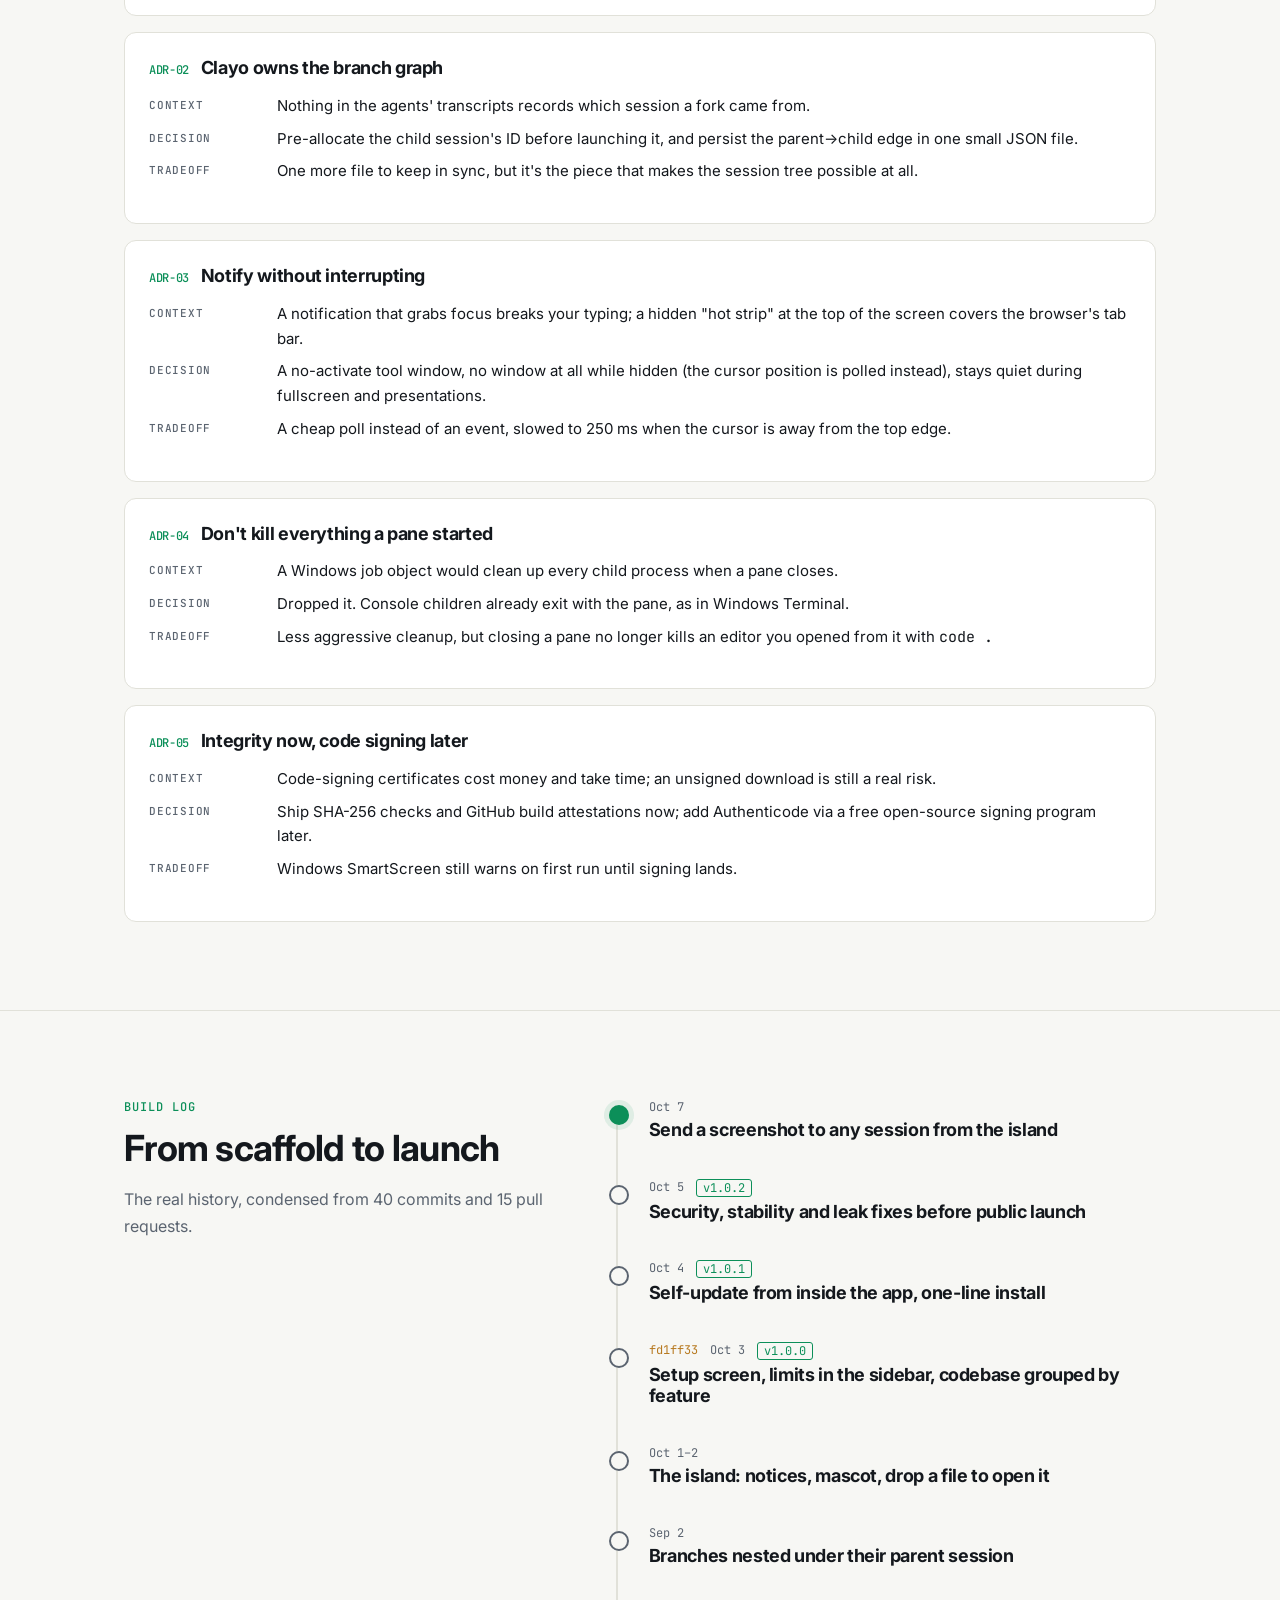
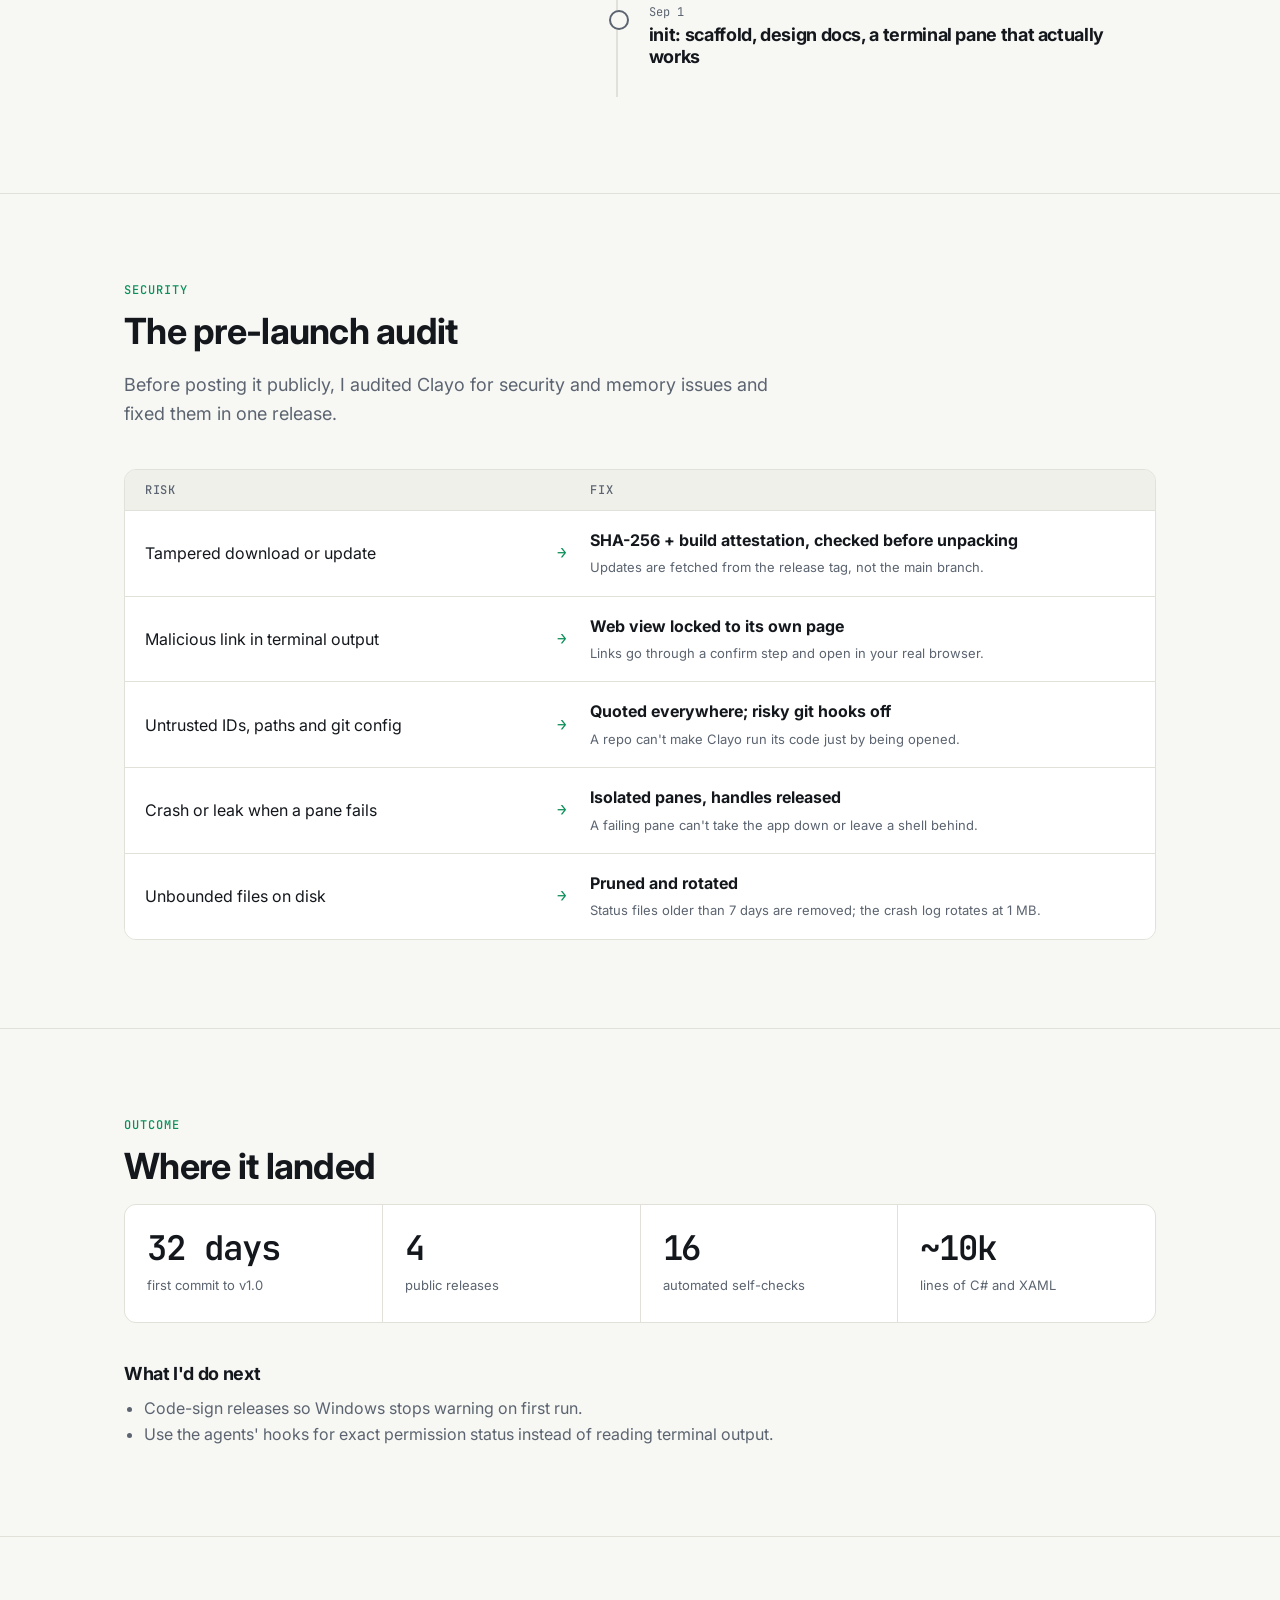
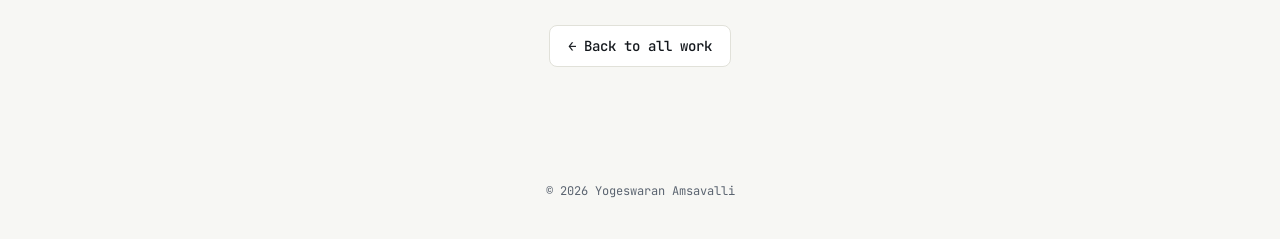
==== commit 921b29c3: "Own favicon (terminal prompt) instead of the Clayo icon" ====
--- a/projects/clayo.html
+++ b/projects/clayo.html
@@ -5,7 +5,9 @@
   <meta name="viewport" content="width=device-width, initial-scale=1">
   <title>Clayo case study</title>
   <meta name="description" content="How Clayo was designed: a Windows app that runs every Claude Code and Codex session in one window.">
-  <link rel="icon" href="../assets/clayo/icon.png">
+  <link rel="icon" href="../assets/favicon.svg" type="image/svg+xml">
+  <link rel="icon" href="../assets/favicon-32.png" sizes="32x32">
+  <link rel="apple-touch-icon" href="../assets/apple-touch-icon.png">
   <link rel="preconnect" href="https://fonts.googleapis.com">
   <link rel="preconnect" href="https://fonts.gstatic.com" crossorigin>
   <link href="https://fonts.googleapis.com/css2?family=Inter:wght@400;500;600;700&family=JetBrains+Mono:wght@400;500;600&display=swap" rel="stylesheet">
--- a/assets/site.css
+++ b/assets/site.css
@@ -292,6 +292,29 @@
 @media (max-width: 860px) { .lab { grid-template-columns: 1fr 1fr; } }
 @media (max-width: 480px) { .lab { grid-template-columns: 1fr; } }
 
+/* Project pages: data tables, galleries, role list */
+.tbl-wrap { overflow-x: auto; border: 1px solid var(--line); border-radius: 12px; }
+.tbl { width: 100%; border-collapse: collapse; font-size: 15px; background: var(--surface); }
+.tbl th { text-align: left; font: 500 11px var(--mono); color: var(--muted); text-transform: uppercase; letter-spacing: .07em;
+          background: var(--surface-2); padding: 11px 16px; }
+.tbl td { padding: 12px 16px; border-top: 1px solid var(--line); vertical-align: top; }
+.tbl td:first-child { font-weight: 600; white-space: nowrap; }
+.tbl tr.hi td { background: var(--accent-soft); }
+.gallery { display: grid; grid-template-columns: repeat(2, 1fr); gap: 20px; }
+.gallery figure { margin: 0; }
+.gallery .shot img { width: 100%; }
+@media (max-width: 720px) { .gallery { grid-template-columns: 1fr; } }
+.streams { display: grid; grid-template-columns: repeat(3, 1fr); gap: 16px; }
+.stream { background: var(--surface); border: 1px solid var(--line); border-radius: 12px; padding: 22px; }
+.stream h3 { margin-bottom: 6px; }
+.stream .k { font: 500 11px var(--mono); color: var(--accent); text-transform: uppercase; letter-spacing: .07em; margin-bottom: 10px; }
+.stream ul { margin: 10px 0 0; padding-left: 18px; color: var(--muted); font-size: 15px; }
+.stream li { margin-bottom: 4px; }
+@media (max-width: 860px) { .streams { grid-template-columns: 1fr; } }
+.role { list-style: none; margin: 0; padding: 0; display: grid; gap: 10px; }
+.role li { background: var(--surface); border: 1px solid var(--line); border-radius: 10px; padding: 14px 18px; }
+.role b { font: 500 11px var(--mono); color: var(--accent); text-transform: uppercase; letter-spacing: .07em; margin-right: 8px; }
+
 /* Contact / footer */
 .contact { text-align: center; border-bottom: 0; }
 .contact .lead { margin-left: auto; margin-right: auto; }
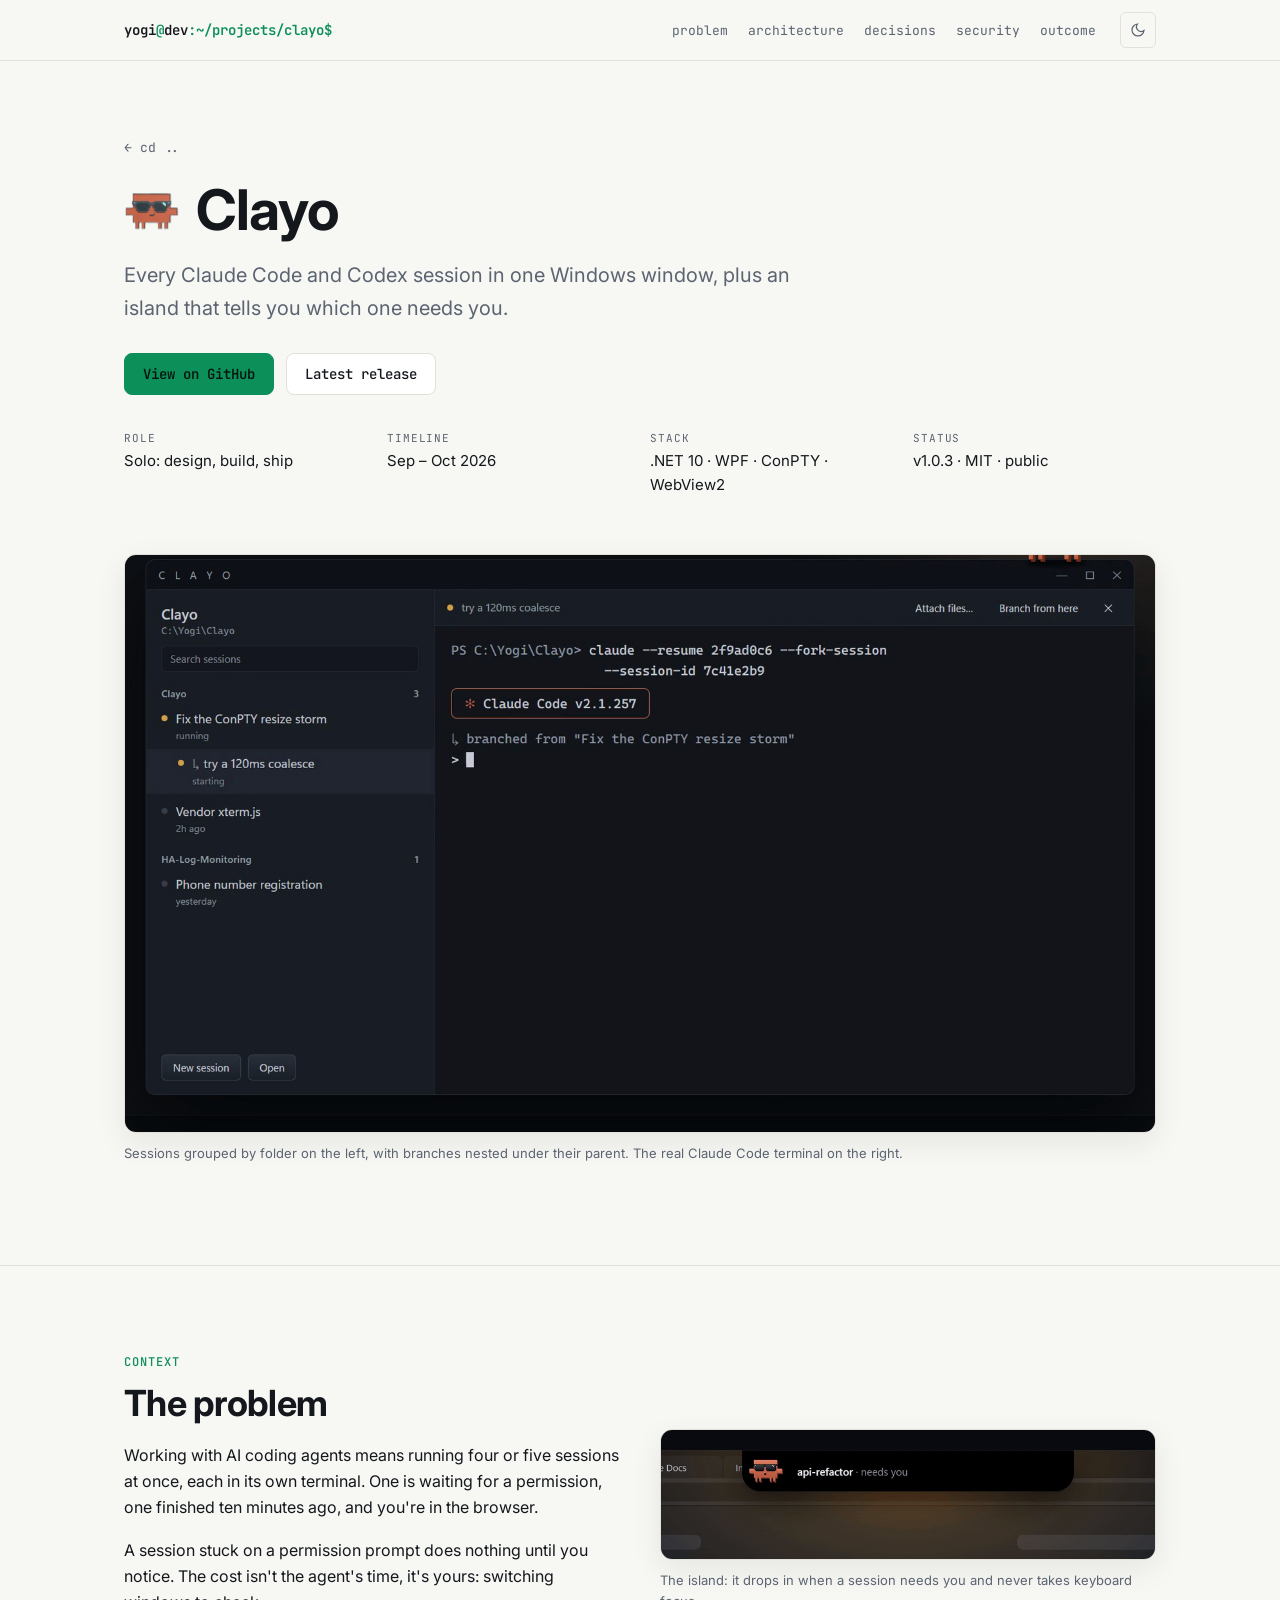
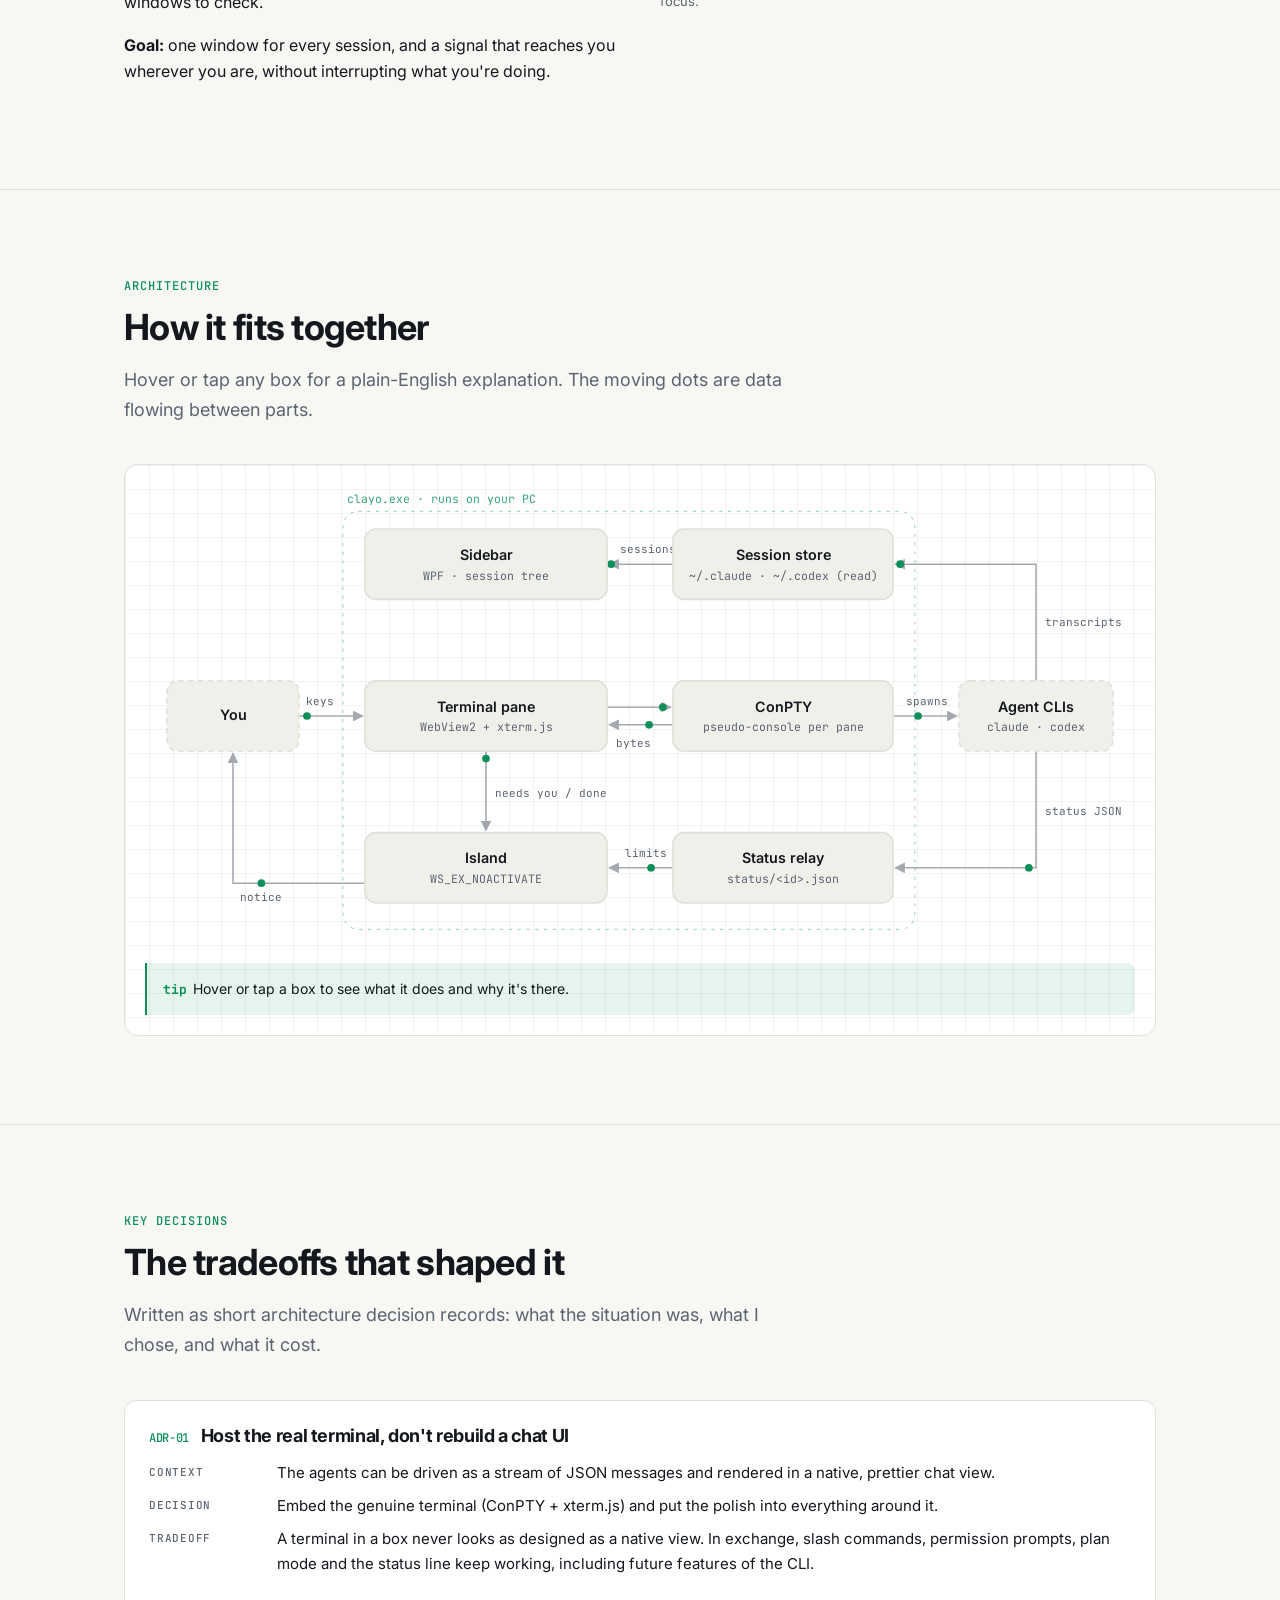
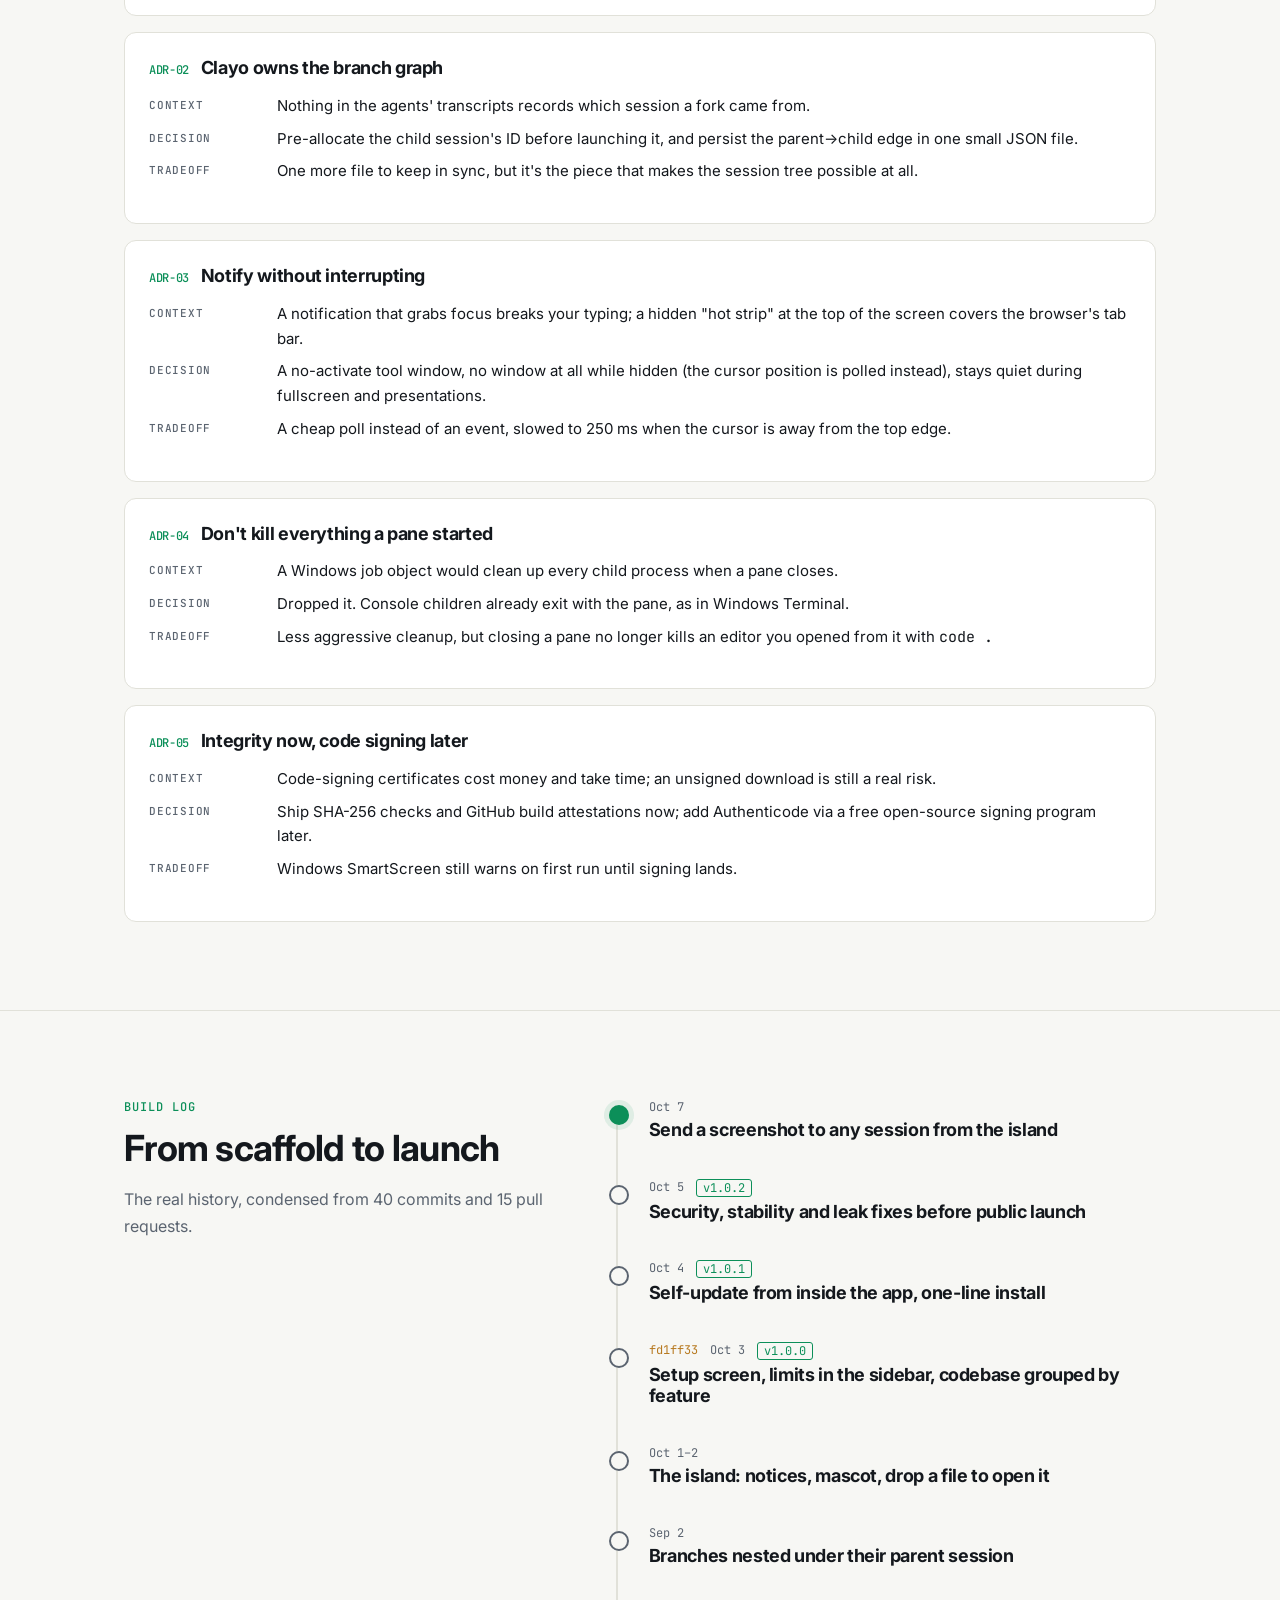
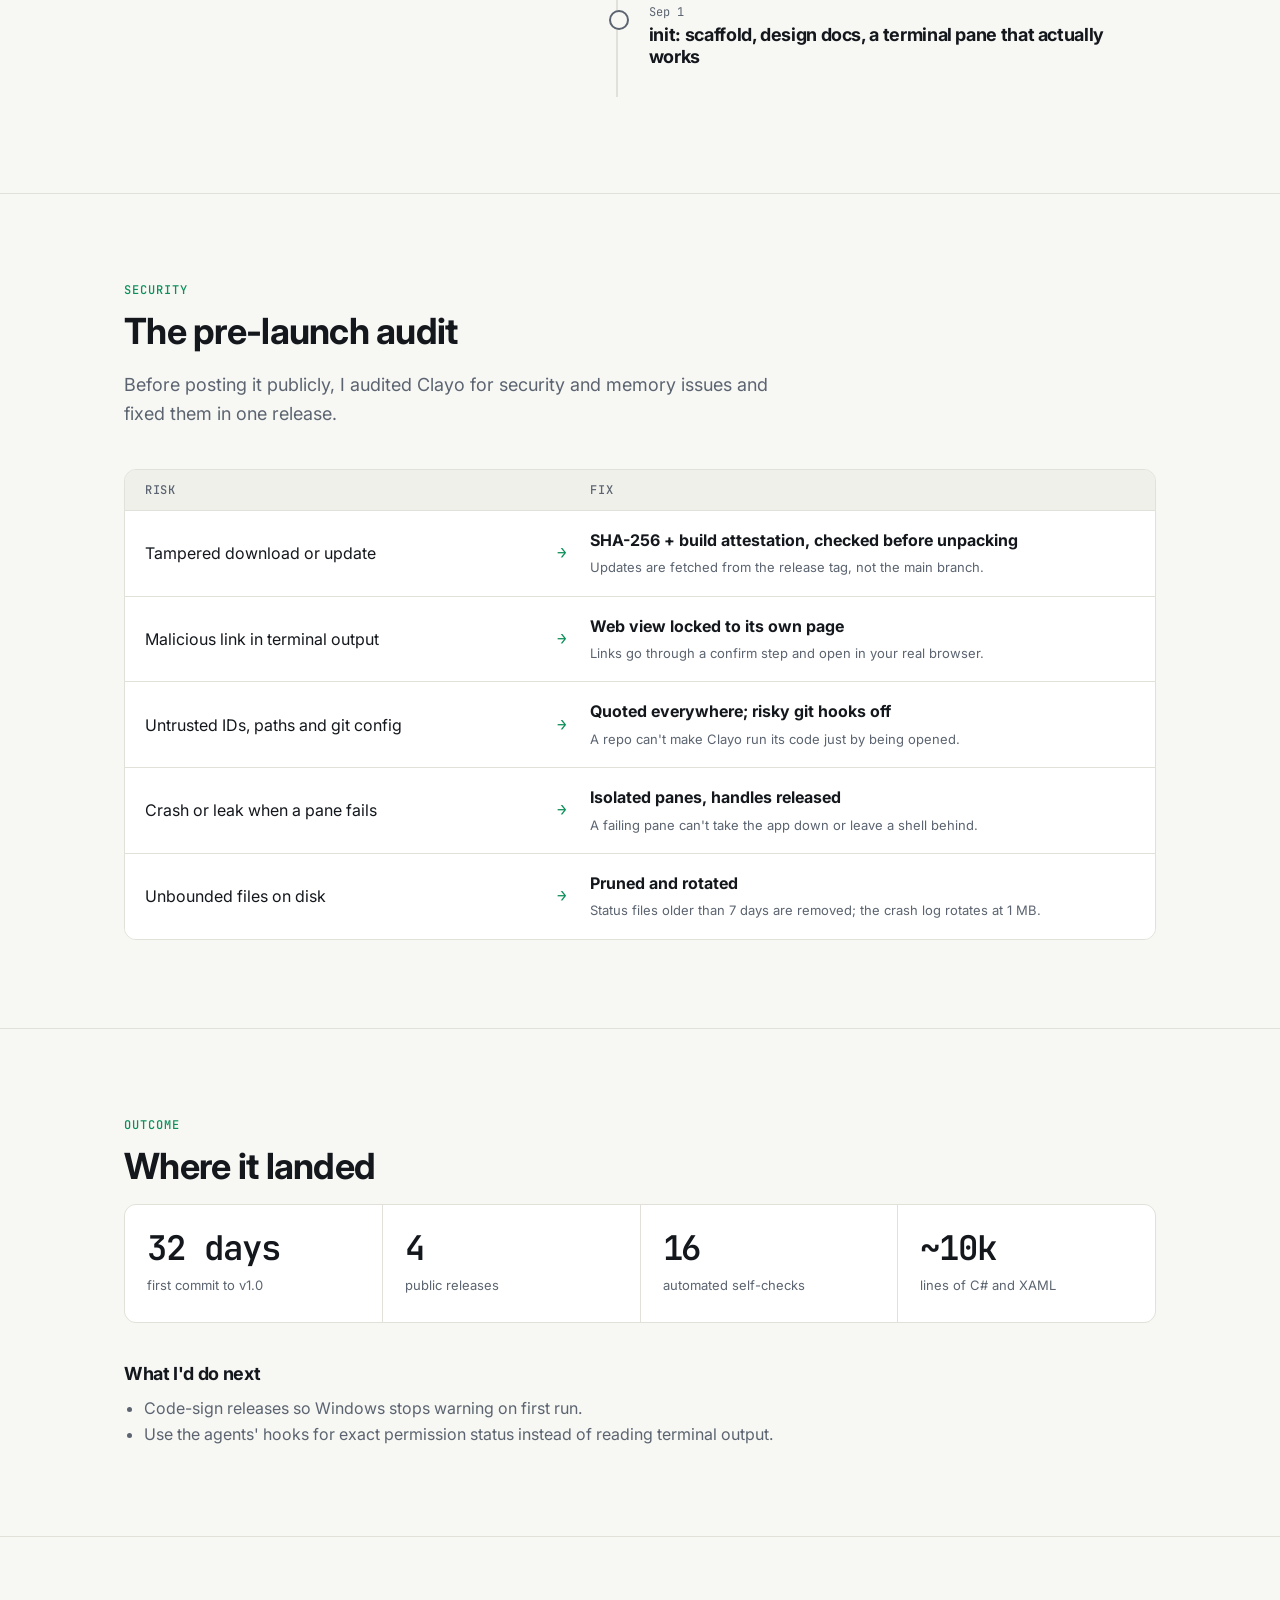
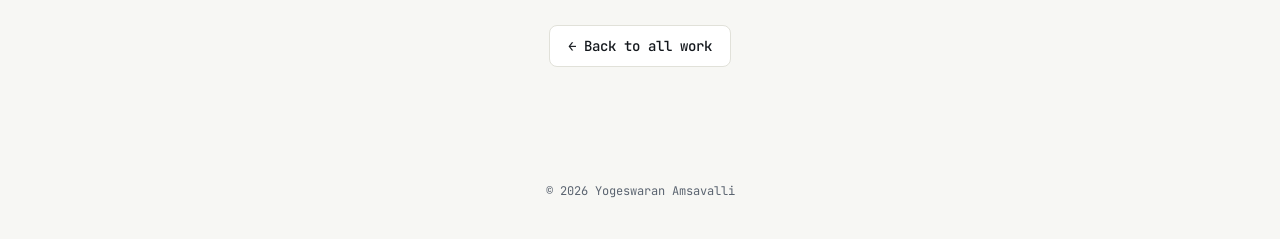
==== commit 151faf28: "Describe the receipt API as Python and Celery; Clayo on .NET 10" ====
--- a/projects/clayo.html
+++ b/projects/clayo.html
@@ -45,7 +45,7 @@
     <div class="facts">
       <div class="fact"><div class="k">Role</div><div class="v">Solo: design, build, ship</div></div>
       <div class="fact"><div class="k">Timeline</div><div class="v">Sep – Oct 2026</div></div>
-      <div class="fact"><div class="k">Stack</div><div class="v">.NET 8 · WPF · ConPTY · WebView2</div></div>
+      <div class="fact"><div class="k">Stack</div><div class="v">.NET 10 · WPF · ConPTY · WebView2</div></div>
       <div class="fact"><div class="k">Status</div><div class="v">v1.0.3 · MIT · public</div></div>
     </div>
   </div>
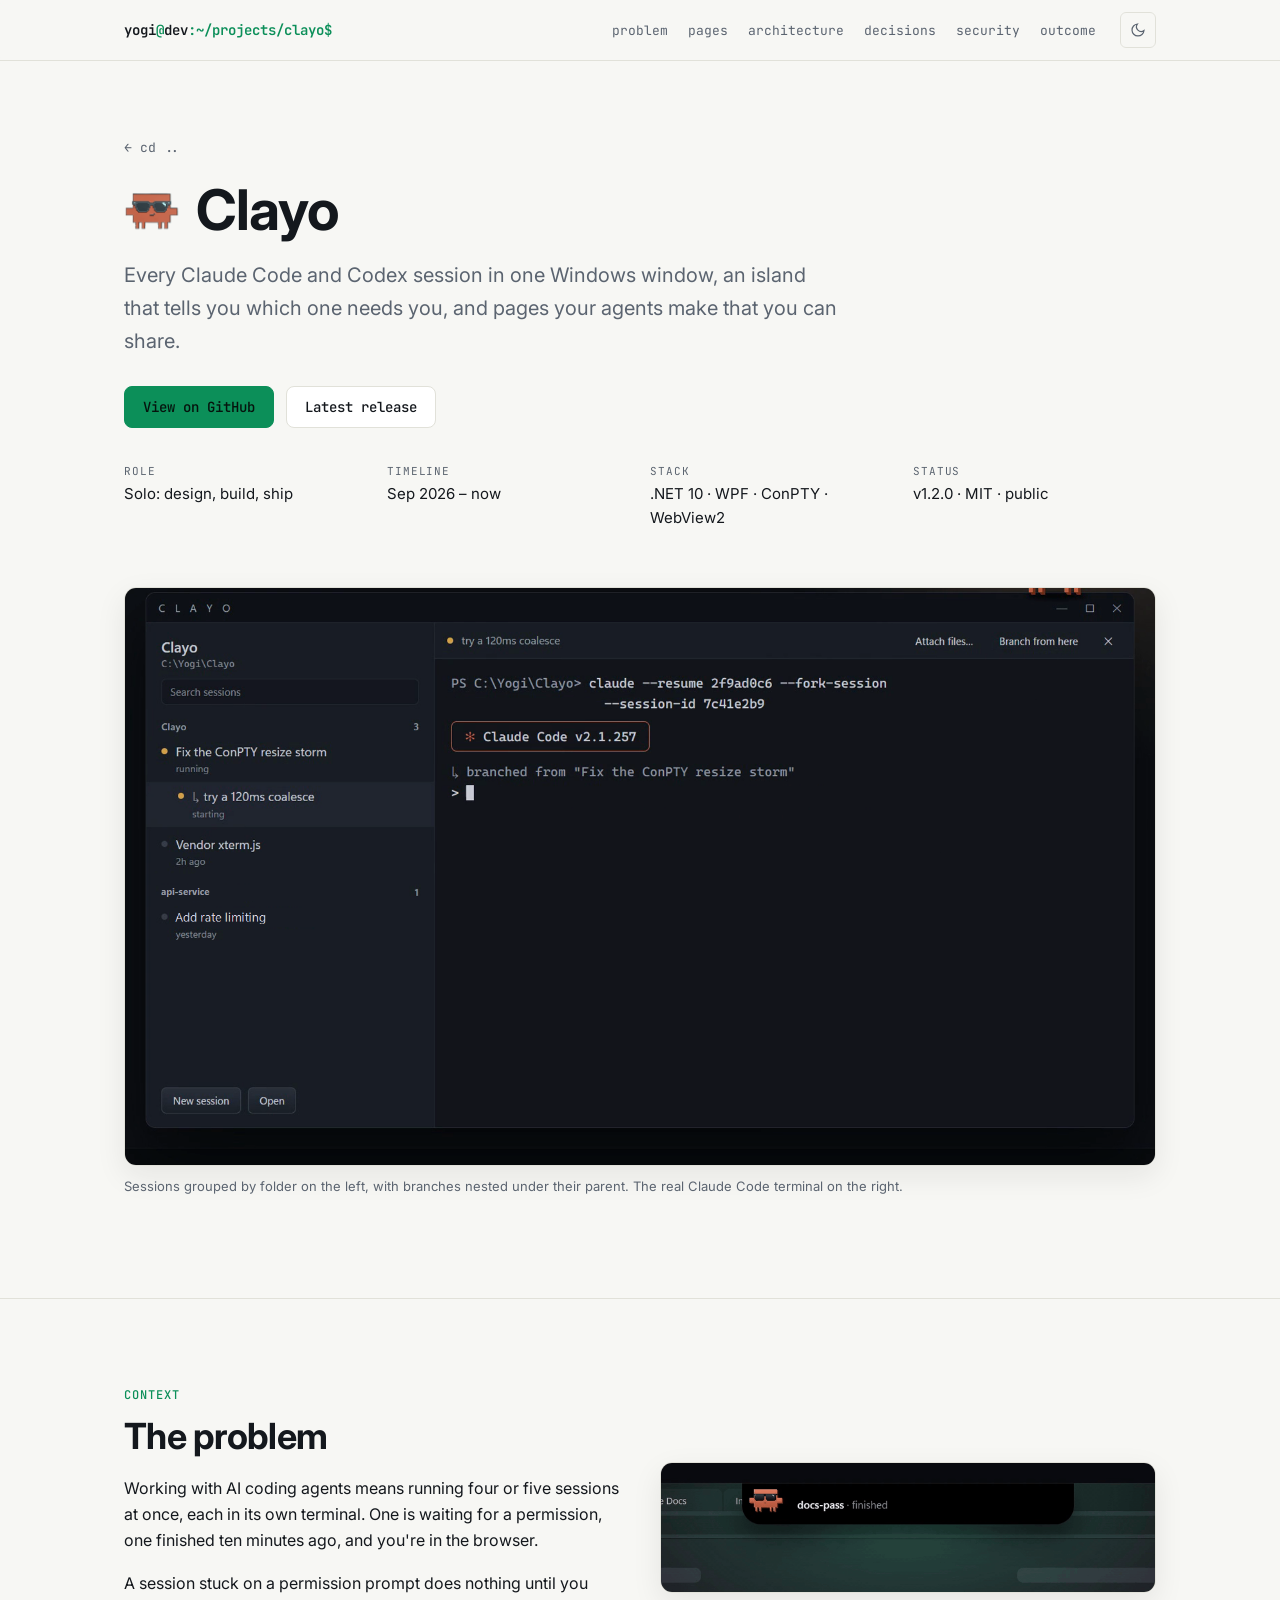
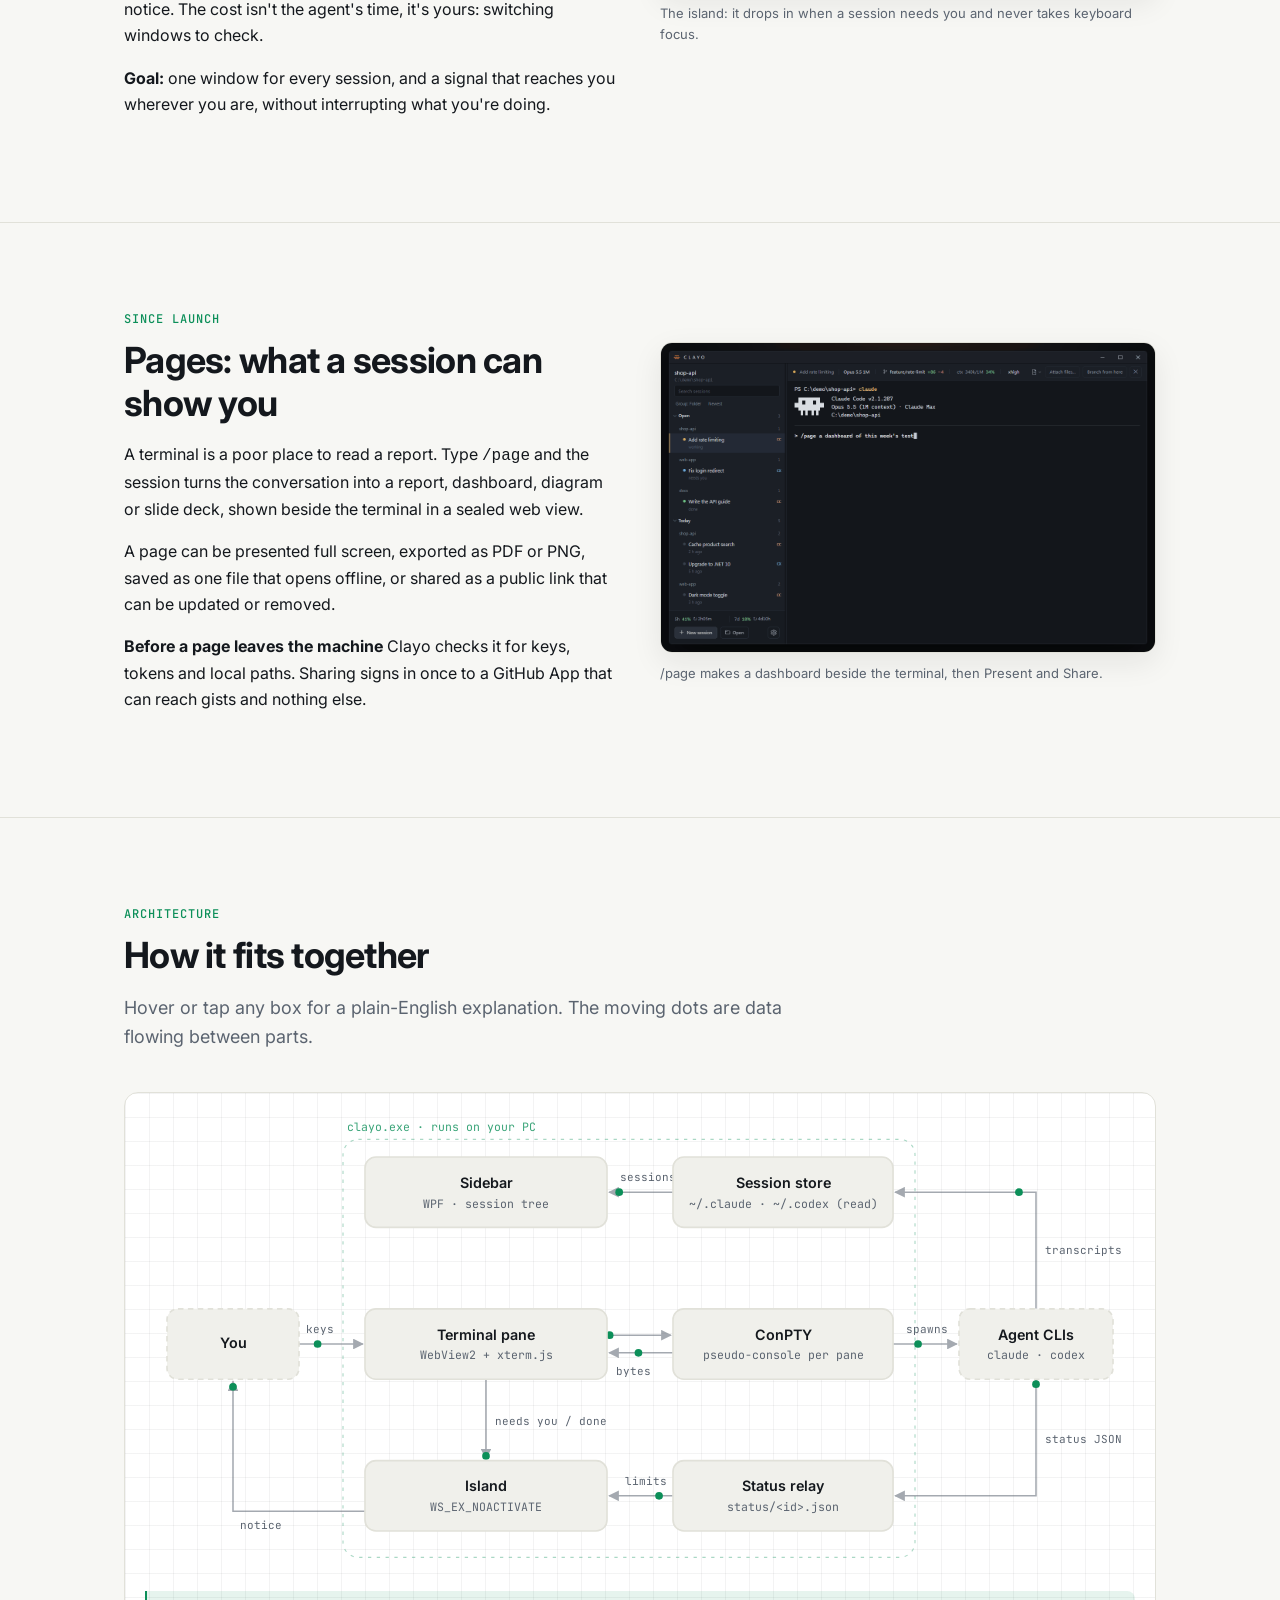
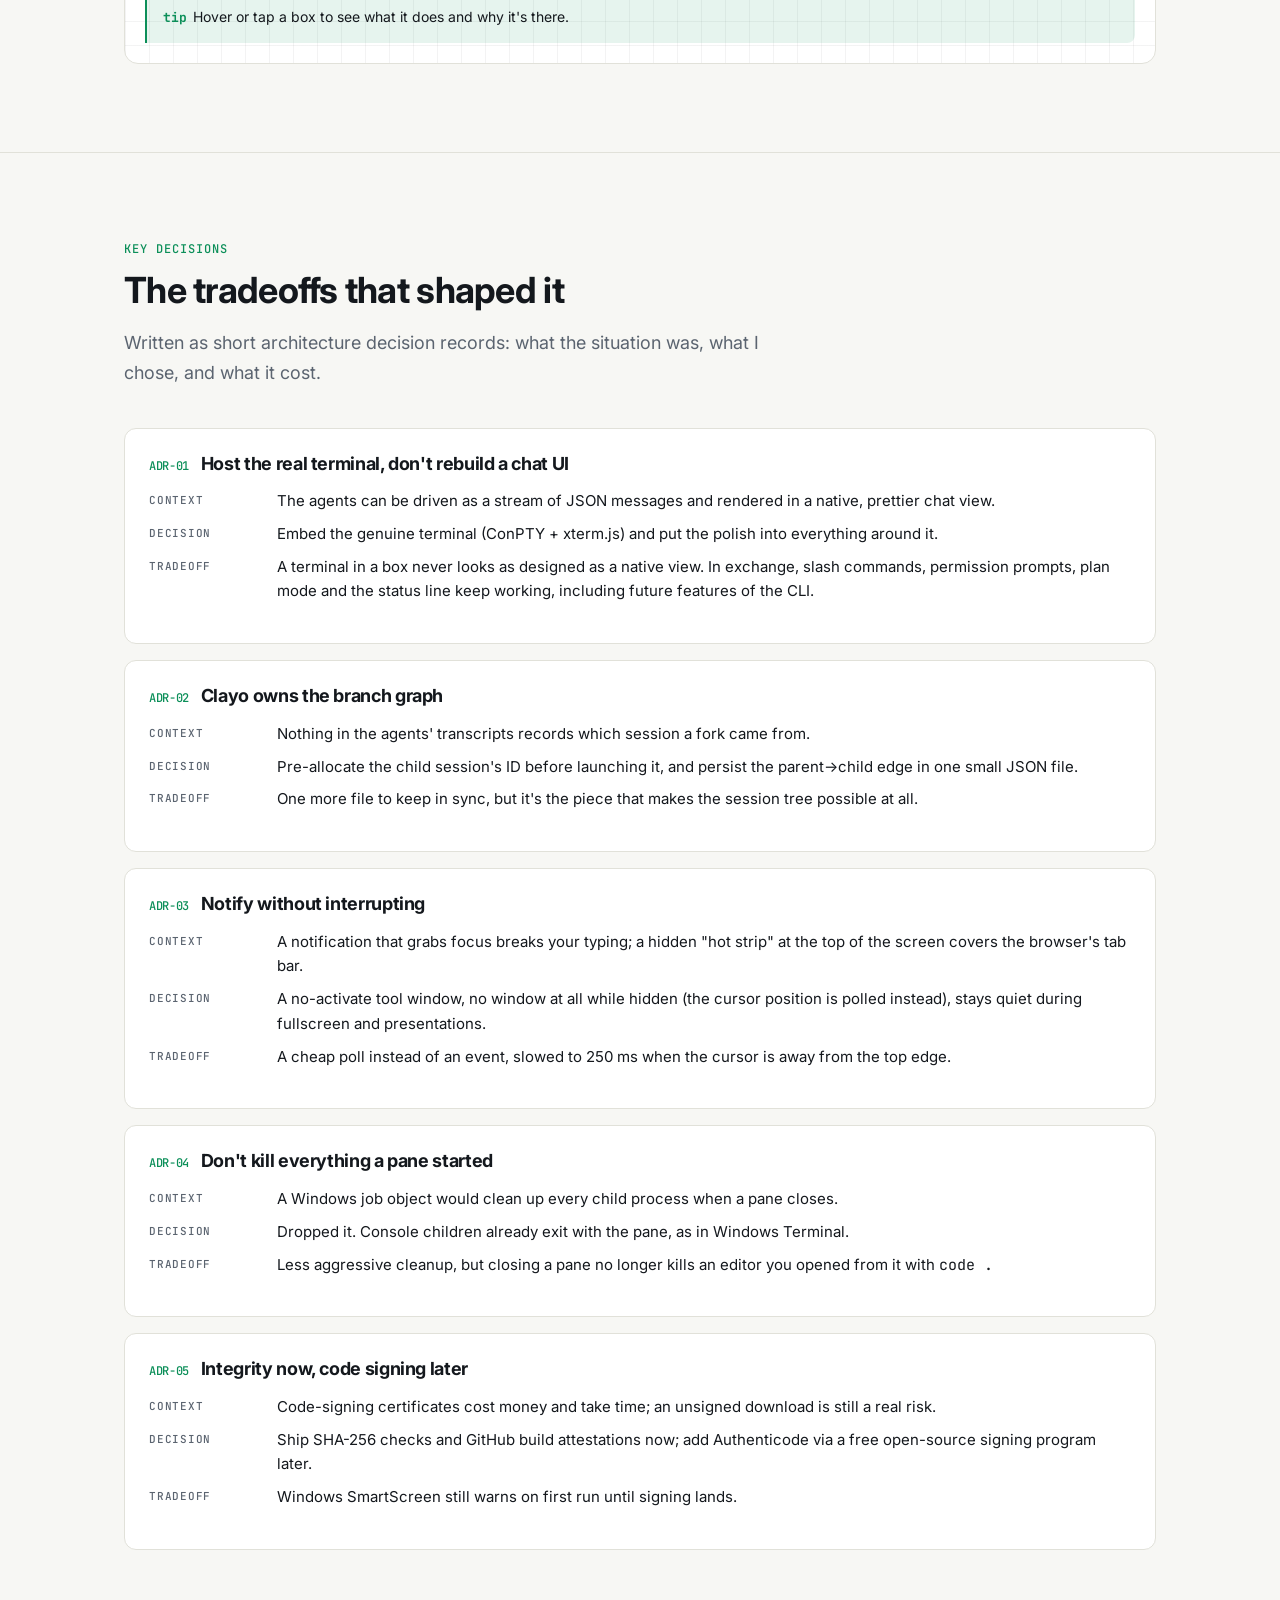
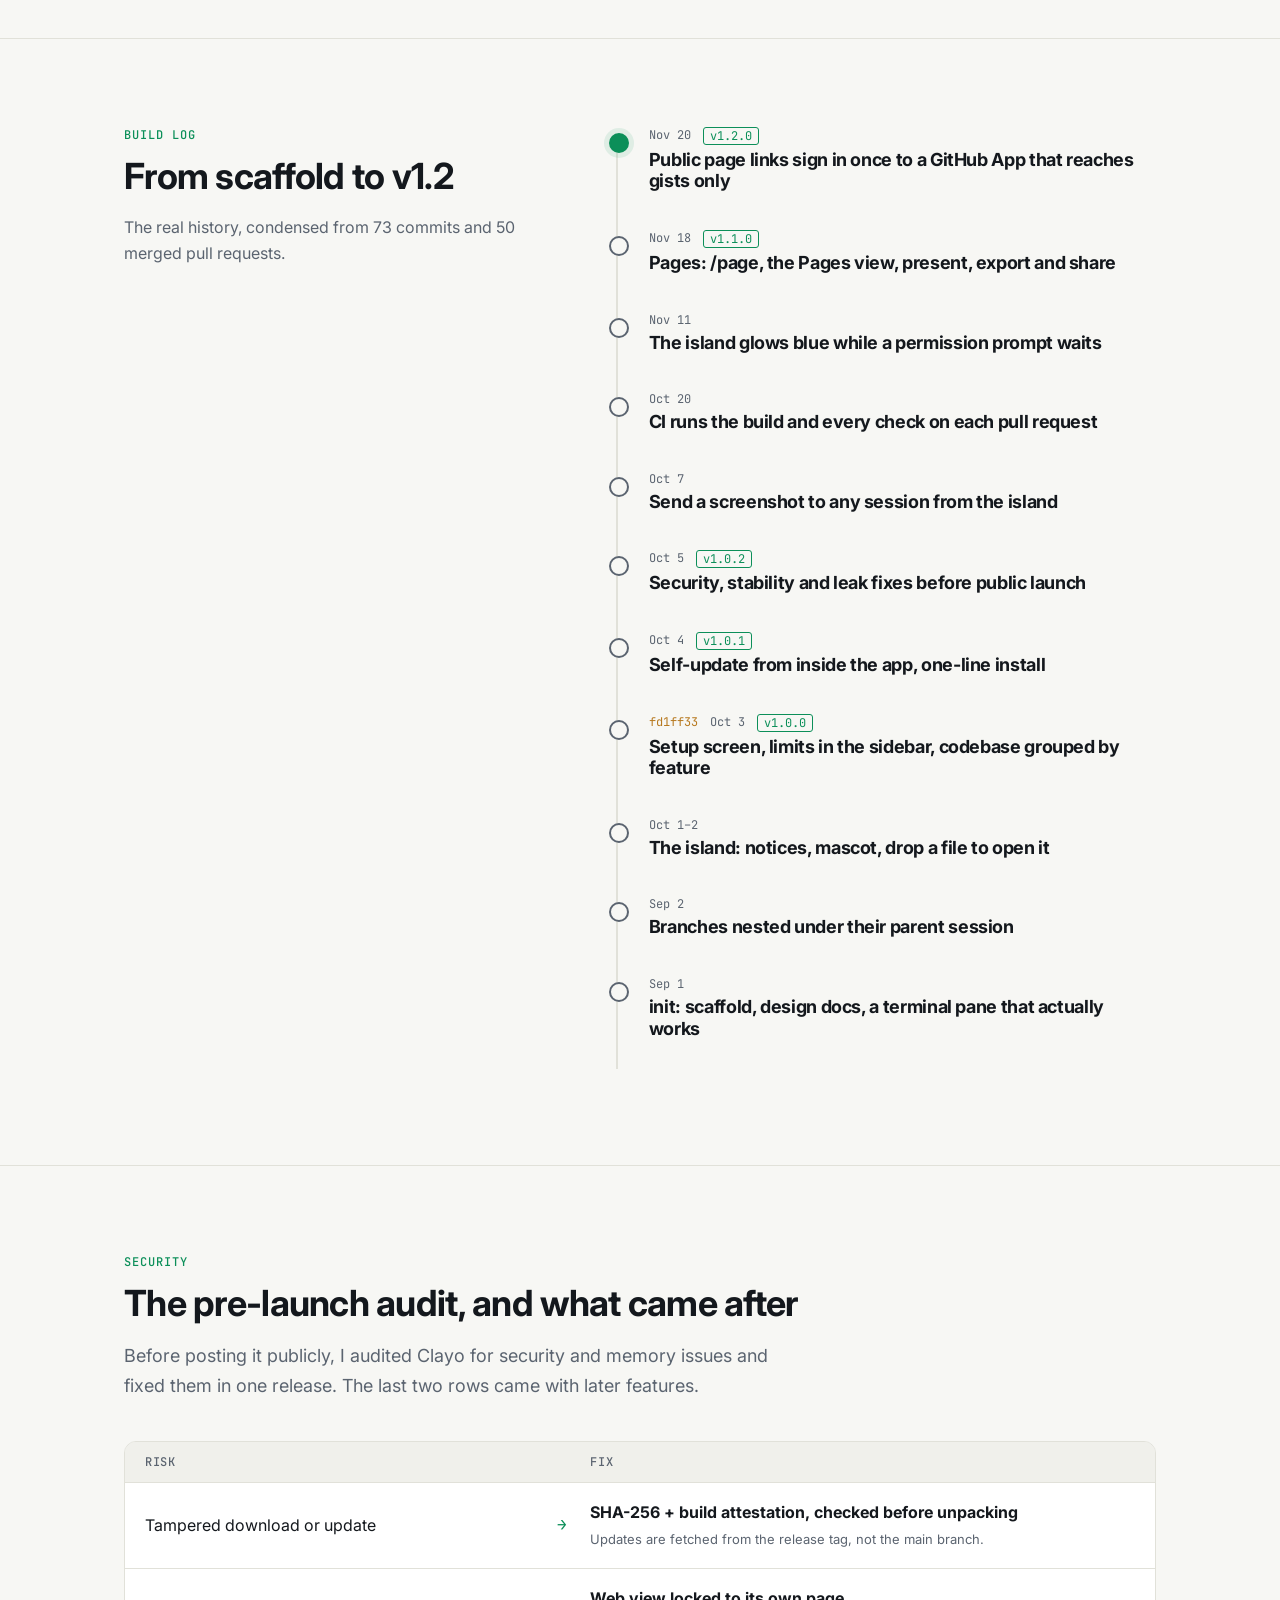
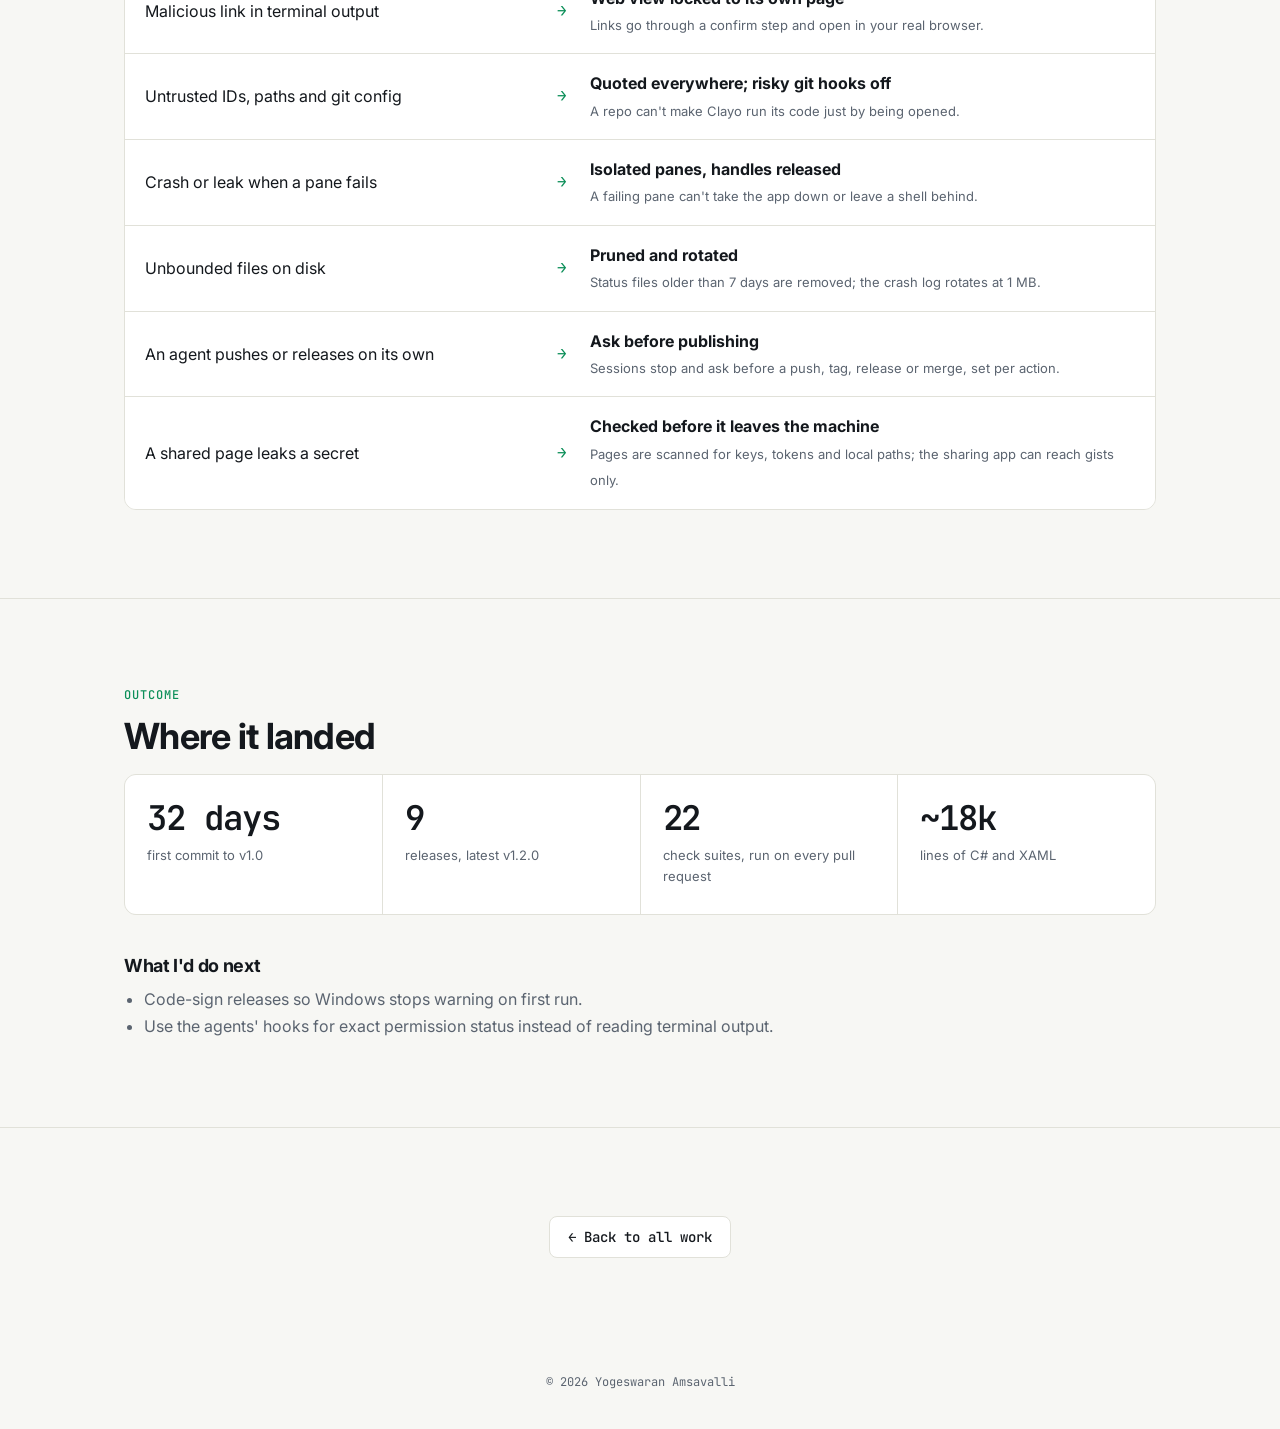
==== commit 9042f6c2: "Clayo: v1.2.0, Pages section, current numbers and security rows" ====
--- a/projects/clayo.html
+++ b/projects/clayo.html
@@ -22,6 +22,7 @@
     <a class="logo" href="../index.html">yogi<span>@</span>dev<span>:~/projects/clayo$</span></a>
     <div class="nav-links">
       <a href="#problem">problem</a>
+      <a href="#pages">pages</a>
       <a href="#architecture">architecture</a>
       <a href="#decisions">decisions</a>
       <a href="#security">security</a>
@@ -36,7 +37,7 @@
     <a class="crumb" href="../index.html#work">← cd ..</a>
     <h1><img src="../assets/clayo/icon.png" alt="">Clayo</h1>
     <p class="tagline" style="font-size:20px;color:var(--muted);max-width:720px;margin:0 0 28px">
-      Every Claude Code and Codex session in one Windows window, plus an island that tells you which one needs you.
+      Every Claude Code and Codex session in one Windows window, an island that tells you which one needs you, and pages your agents make that you can share.
     </p>
     <div class="btns">
       <a class="btn primary" href="https://github.com/YogiOnCode/Clayo">View on GitHub</a>
@@ -44,9 +45,9 @@
     </div>
     <div class="facts">
       <div class="fact"><div class="k">Role</div><div class="v">Solo: design, build, ship</div></div>
-      <div class="fact"><div class="k">Timeline</div><div class="v">Sep – Oct 2026</div></div>
+      <div class="fact"><div class="k">Timeline</div><div class="v">Sep 2026 – now</div></div>
       <div class="fact"><div class="k">Stack</div><div class="v">.NET 10 · WPF · ConPTY · WebView2</div></div>
-      <div class="fact"><div class="k">Status</div><div class="v">v1.0.3 · MIT · public</div></div>
+      <div class="fact"><div class="k">Status</div><div class="v">v1.2.0 · MIT · public</div></div>
     </div>
   </div>
 </header>
@@ -70,6 +71,22 @@
     <div class="reveal">
       <div class="shot"><img src="../assets/clayo/island.gif" alt="The island drops from the top of the screen when a session needs you, then turns green when one finishes" loading="lazy"></div>
       <p class="caption">The island: it drops in when a session needs you and never takes keyboard focus.</p>
+    </div>
+  </div>
+</section>
+
+<section id="pages">
+  <div class="wrap two">
+    <div class="reveal">
+      <p class="eyebrow">Since launch</p>
+      <h2>Pages: what a session can show you</h2>
+      <p>A terminal is a poor place to read a report. Type <code>/page</code> and the session turns the conversation into a report, dashboard, diagram or slide deck, shown beside the terminal in a sealed web view.</p>
+      <p>A page can be presented full screen, exported as PDF or PNG, saved as one file that opens offline, or shared as a public link that can be updated or removed.</p>
+      <p><b>Before a page leaves the machine</b> Clayo checks it for keys, tokens and local paths. Sharing signs in once to a GitHub App that can reach gists and nothing else.</p>
+    </div>
+    <div class="reveal">
+      <div class="shot"><img src="../assets/clayo/pages.gif" alt="Typing /page makes a dashboard beside the terminal, then Present and Share create a public link" loading="lazy"></div>
+      <p class="caption">/page makes a dashboard beside the terminal, then Present and Share.</p>
     </div>
   </div>
 </section>
@@ -227,11 +244,15 @@
   <div class="wrap story">
     <div class="reveal">
       <p class="eyebrow">Build log</p>
-      <h2>From scaffold to launch</h2>
-      <p class="muted">The real history, condensed from 40 commits and 15 pull requests.</p>
+      <h2>From scaffold to v1.2</h2>
+      <p class="muted">The real history, condensed from 73 commits and 50 merged pull requests.</p>
     </div>
     <ol class="gitlog reveal">
-      <li class="commit head"><div class="commit-meta"><span>Oct 7</span></div><h3>Send a screenshot to any session from the island</h3></li>
+      <li class="commit head"><div class="commit-meta"><span>Nov 20</span><span class="tag">v1.2.0</span></div><h3>Public page links sign in once to a GitHub App that reaches gists only</h3></li>
+      <li class="commit"><div class="commit-meta"><span>Nov 18</span><span class="tag">v1.1.0</span></div><h3>Pages: /page, the Pages view, present, export and share</h3></li>
+      <li class="commit"><div class="commit-meta"><span>Nov 11</span></div><h3>The island glows blue while a permission prompt waits</h3></li>
+      <li class="commit"><div class="commit-meta"><span>Oct 20</span></div><h3>CI runs the build and every check on each pull request</h3></li>
+      <li class="commit"><div class="commit-meta"><span>Oct 7</span></div><h3>Send a screenshot to any session from the island</h3></li>
       <li class="commit"><div class="commit-meta"><span>Oct 5</span><span class="tag">v1.0.2</span></div><h3>Security, stability and leak fixes before public launch</h3></li>
       <li class="commit"><div class="commit-meta"><span>Oct 4</span><span class="tag">v1.0.1</span></div><h3>Self-update from inside the app, one-line install</h3></li>
       <li class="commit"><div class="commit-meta"><span class="hash">fd1ff33</span><span>Oct 3</span><span class="tag">v1.0.0</span></div><h3>Setup screen, limits in the sidebar, codebase grouped by feature</h3></li>
@@ -246,8 +267,8 @@
   <div class="wrap">
     <div class="reveal">
       <p class="eyebrow">Security</p>
-      <h2>The pre-launch audit</h2>
-      <p class="lead">Before posting it publicly, I audited Clayo for security and memory issues and fixed them in one release.</p>
+      <h2>The pre-launch audit, and what came after</h2>
+      <p class="lead">Before posting it publicly, I audited Clayo for security and memory issues and fixed them in one release. The last two rows came with later features.</p>
     </div>
     <div class="threats reveal">
       <div class="threat threat-head"><span>Risk</span><span></span><span>Fix</span></div>
@@ -256,6 +277,8 @@
       <div class="threat"><div>Untrusted IDs, paths and git config</div><div class="arrow">→</div><div class="def"><b>Quoted everywhere; risky git hooks off</b><span>A repo can't make Clayo run its code just by being opened.</span></div></div>
       <div class="threat"><div>Crash or leak when a pane fails</div><div class="arrow">→</div><div class="def"><b>Isolated panes, handles released</b><span>A failing pane can't take the app down or leave a shell behind.</span></div></div>
       <div class="threat"><div>Unbounded files on disk</div><div class="arrow">→</div><div class="def"><b>Pruned and rotated</b><span>Status files older than 7 days are removed; the crash log rotates at 1 MB.</span></div></div>
+      <div class="threat"><div>An agent pushes or releases on its own</div><div class="arrow">→</div><div class="def"><b>Ask before publishing</b><span>Sessions stop and ask before a push, tag, release or merge, set per action.</span></div></div>
+      <div class="threat"><div>A shared page leaks a secret</div><div class="arrow">→</div><div class="def"><b>Checked before it leaves the machine</b><span>Pages are scanned for keys, tokens and local paths; the sharing app can reach gists only.</span></div></div>
     </div>
   </div>
 </section>
@@ -268,9 +291,9 @@
     </div>
     <div class="stats reveal" style="margin-bottom:40px">
       <div class="stat"><div class="num">32 days</div><div class="label">first commit to v1.0</div></div>
-      <div class="stat"><div class="num">4</div><div class="label">public releases</div></div>
-      <div class="stat"><div class="num">16</div><div class="label">automated self-checks</div></div>
-      <div class="stat"><div class="num">~10k</div><div class="label">lines of C# and XAML</div></div>
+      <div class="stat"><div class="num">9</div><div class="label">releases, latest v1.2.0</div></div>
+      <div class="stat"><div class="num">22</div><div class="label">check suites, run on every pull request</div></div>
+      <div class="stat"><div class="num">~18k</div><div class="label">lines of C# and XAML</div></div>
     </div>
     <div class="reveal">
       <h3 style="margin-bottom:10px">What I'd do next</h3>
